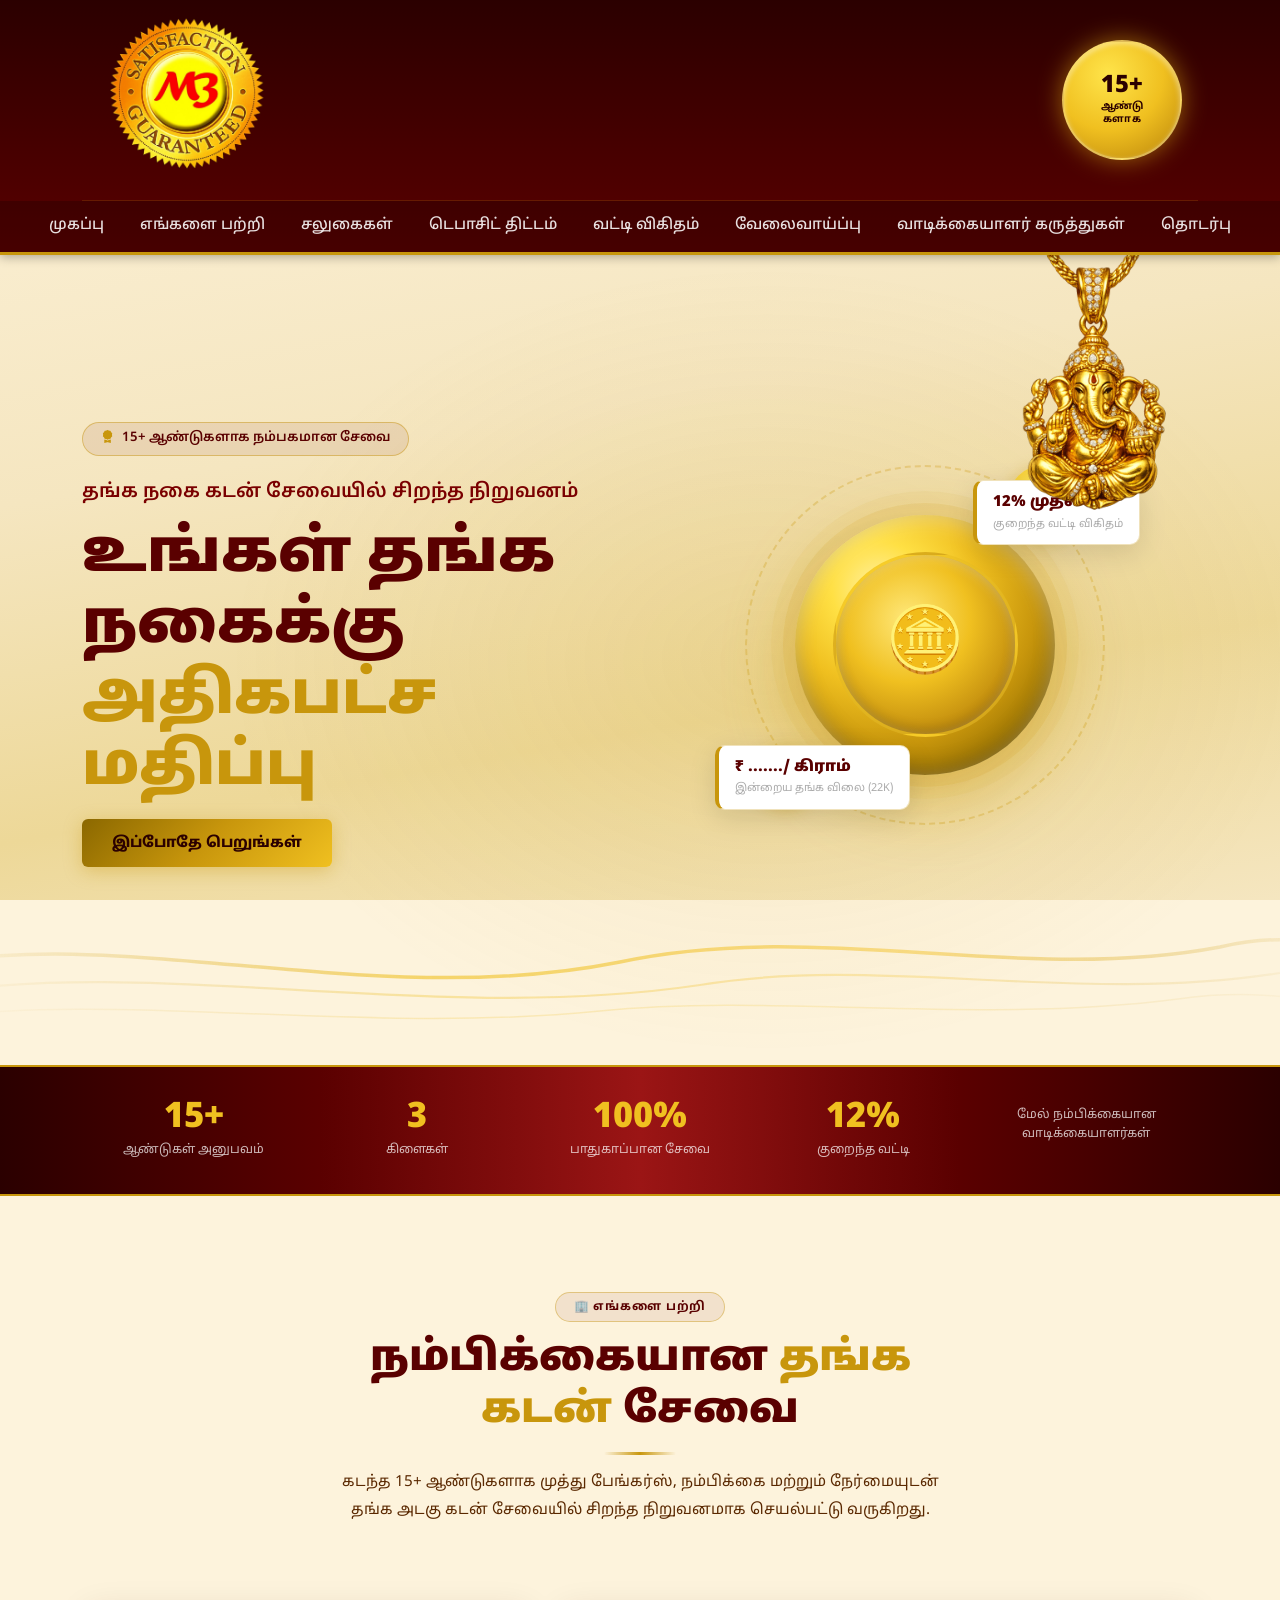
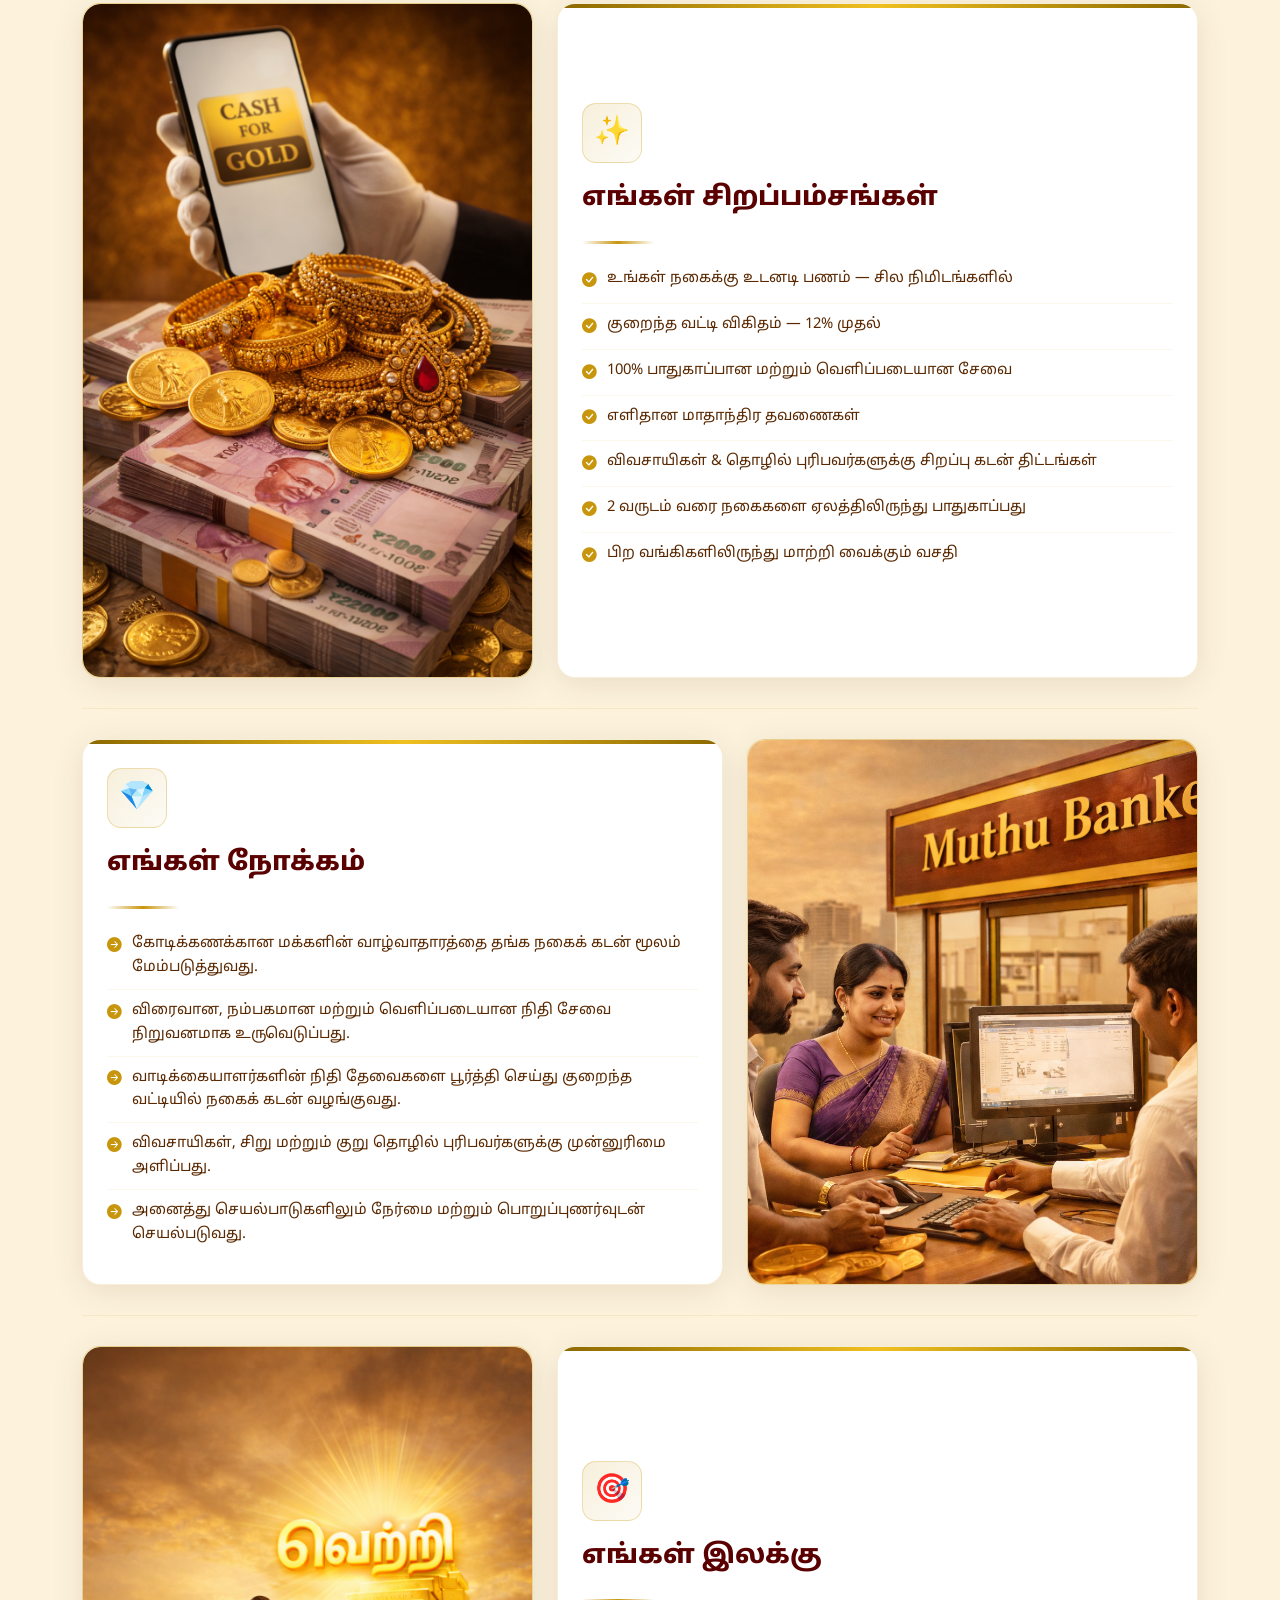
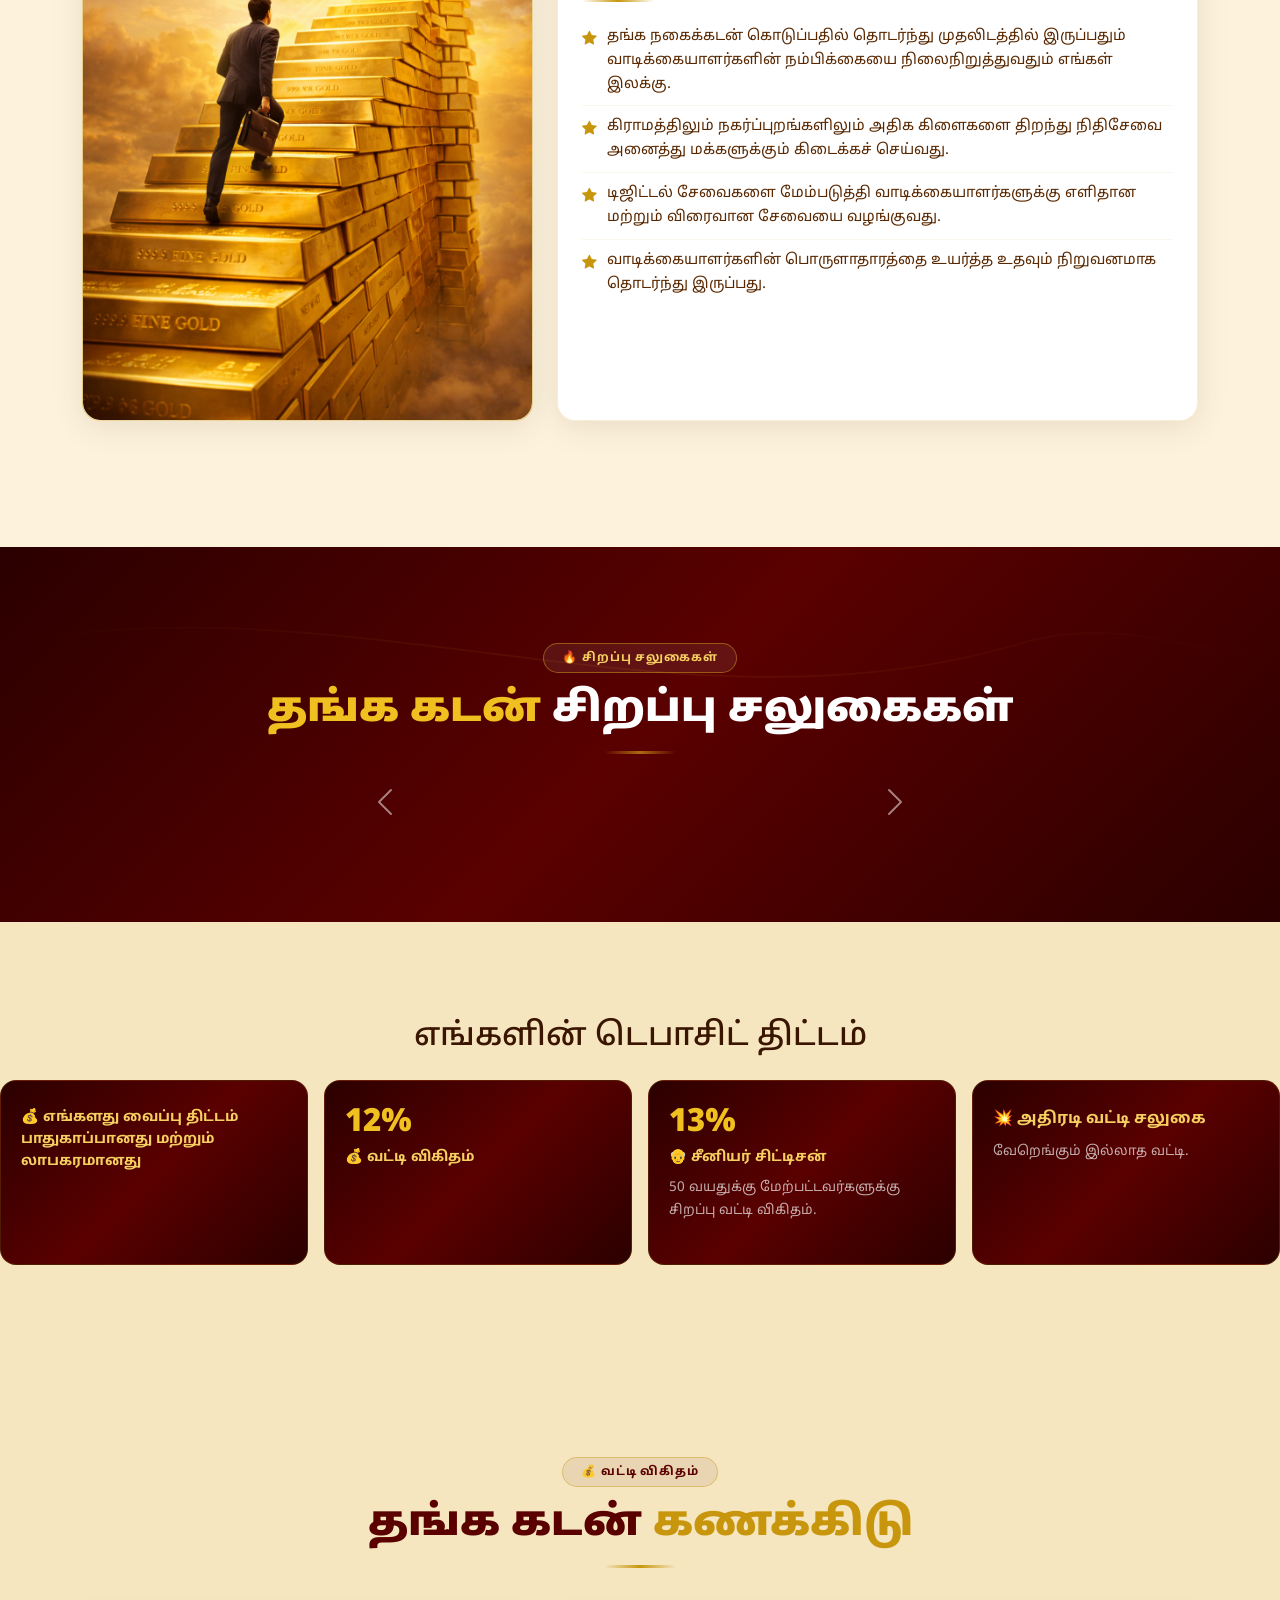
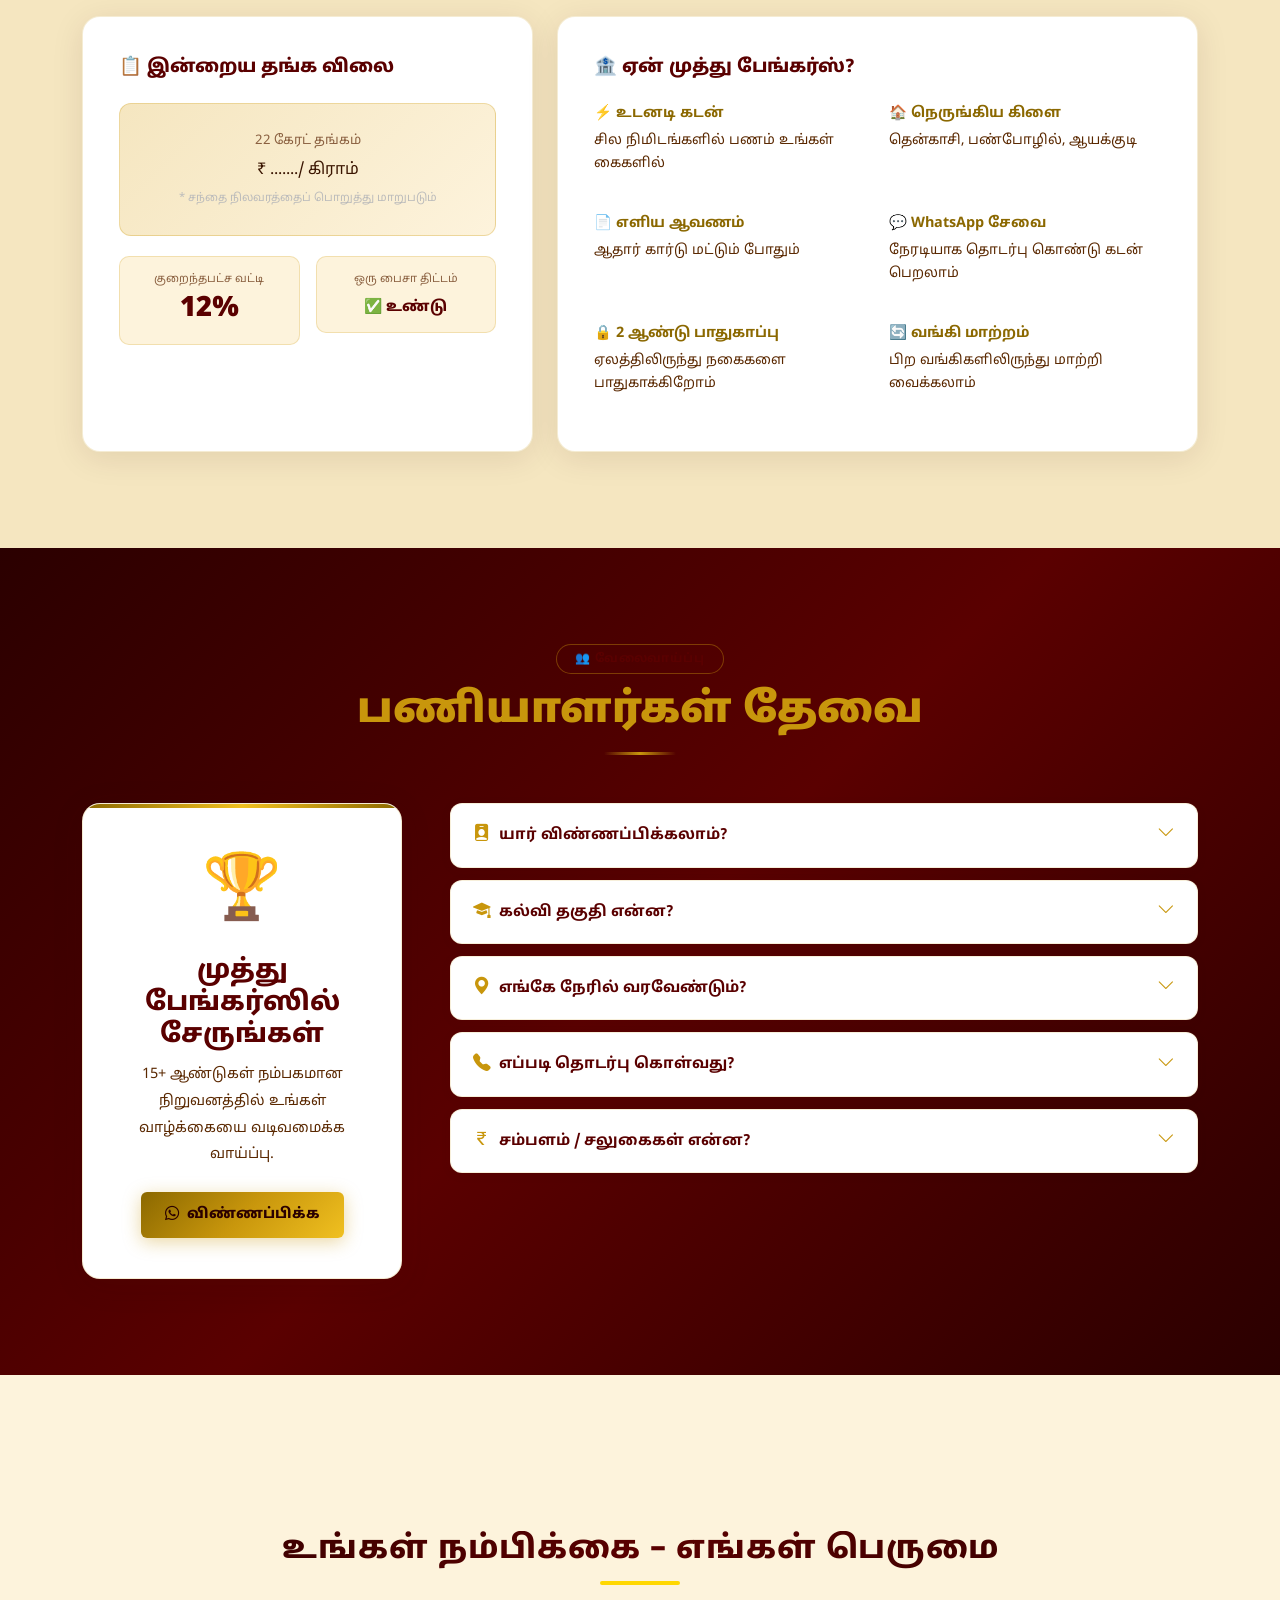
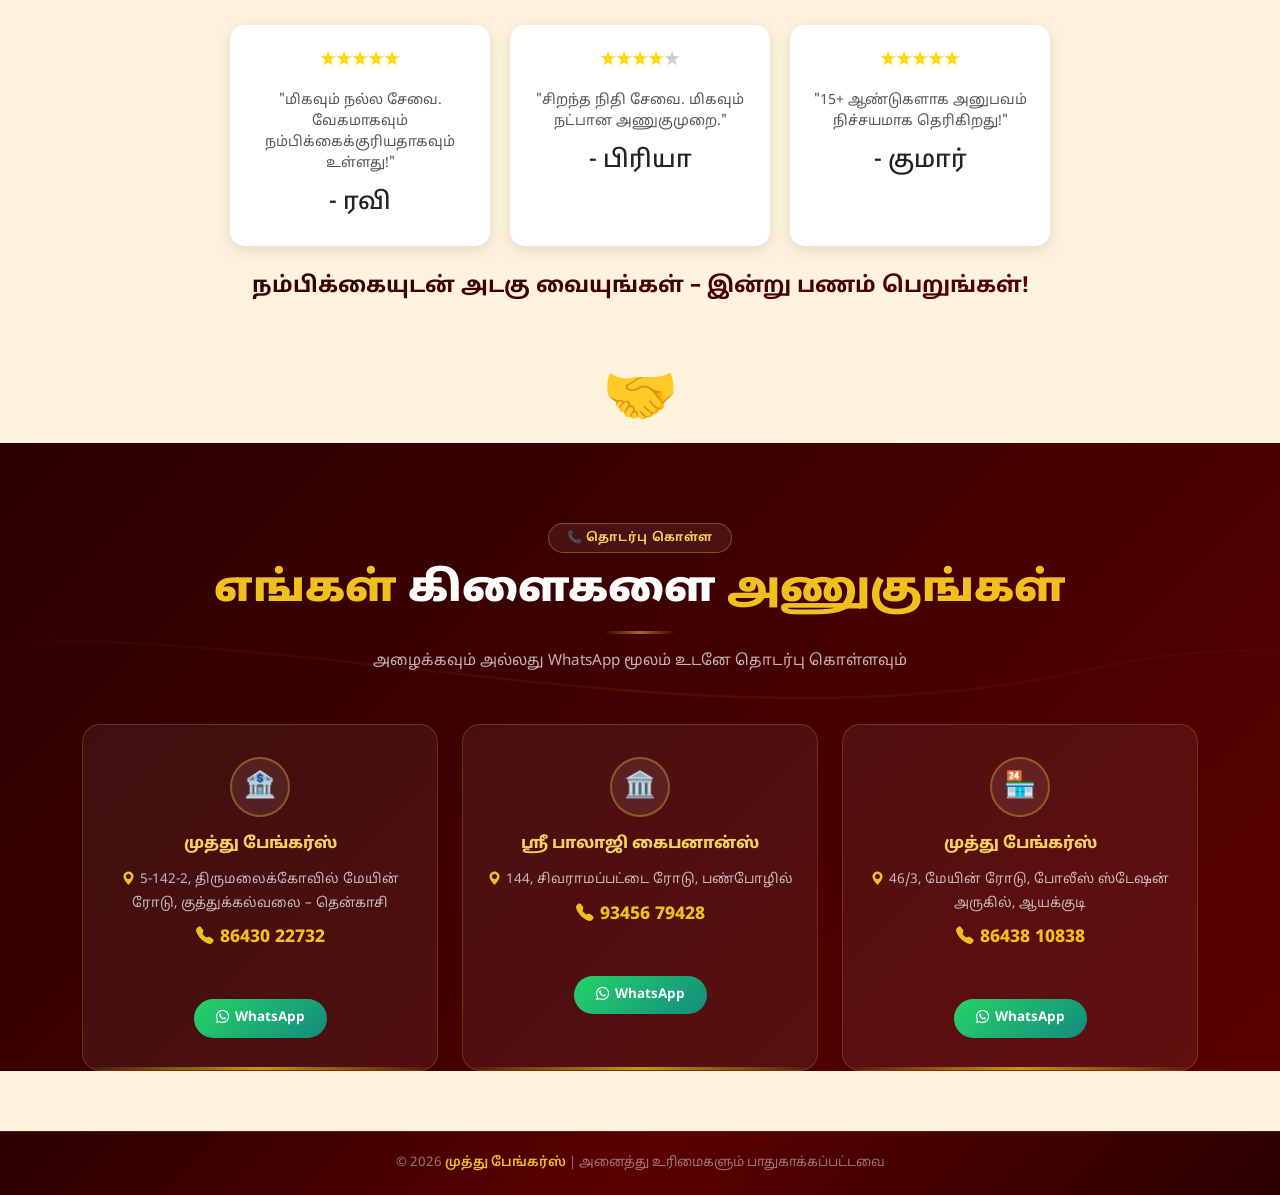
==== index.html @ 02c8149e "Add files via upload" ====
<!DOCTYPE html>
<html lang="ta">
<head>
  <meta charset="UTF-8"/>
  <meta name="viewport" content="width=device-width, initial-scale=1.0"/>
  <title>முத்து பேங்கர்ஸ் – தங்க நகை கடன்</title>
  <link rel="preconnect" href="https://fonts.googleapis.com"/>
  <link rel="preconnect" href="https://fonts.gstatic.com" crossorigin/>
  <link href="https://fonts.googleapis.com/css2?family=Noto+Sans+Tamil:wght@300;400;500;600;700;800;900&display=swap" rel="stylesheet"/>
  <link href="https://cdn.jsdelivr.net/npm/bootstrap@5.3.3/dist/css/bootstrap.min.css" rel="stylesheet"/>
  <link rel="stylesheet" href="https://cdn.jsdelivr.net/npm/bootstrap-icons@1.11.3/font/bootstrap-icons.min.css"/>
  <script src="https://cdn.jsdelivr.net/npm/@supabase/supabase-js@2"></script>
  <link rel="stylesheet" href="style.css">
</head>
<body>

<!-- ════════ NAVBAR ════════ -->
<nav class="site-nav">
  <div class="container">
    <div class="nav-top">

      <!-- LEFT: Logo -->
      <div class="nav-logo">
        <img src="logo2_transparent.png" alt="Muthu Bankers">
      </div>

      <!-- CENTER: Brand title image -->
      <div class="nav-brand-slot">
        <img src="logo finalized@2x.png" alt="Muthu Bankers">
      </div>

      <!-- RIGHT: Badge + Hamburger -->
      <div class="nav-right">
        <div class="years-badge">
          <span class="yb-num">15+</span>
          <span class="yb-txt">ஆண்டு<br>களாக</span>
        </div>
        <button class="nav-toggler" id="navToggler" aria-label="menu">
          <span></span><span></span><span></span>
        </button>
      </div>

    </div>
  </div>

  <!-- NAV LINKS -->
  <div class="nav-links-row">
    <div class="container">
      <div class="nav-collapse" id="navCollapse">
        <ul class="navbar-nav flex-row justify-content-center gap-1 py-1 w-100">
          <li class="nav-item"><a class="nav-link" href="#hero">முகப்பு</a></li>
          <li class="nav-item"><a class="nav-link" href="#about">எங்களை பற்றி</a></li>
            <li class="nav-item"><a class="nav-link" href="#offers">சலுகைகள்</a></li>
            <li class="nav-item"><a class="nav-link" href="#deposit">டெபாசிட் திட்டம்</a></li>
              <li class="nav-item"><a class="nav-link" href="#rates">வட்டி விகிதம்</a></li>

          
       
           
          <li class="nav-item"><a class="nav-link" href="#jobs">வேலைவாய்ப்பு</a></li>
          <li class="nav-item"><a class="nav-link" href="#review">வாடிக்கையாளர் கருத்துகள்</a></li>
       
          <li class="nav-item"><a class="nav-link" href="#contact">தொடர்பு</a></li>
          
        </ul>
      </div>
    </div>
  </div>
</nav>

<!-- Vinayagar — outside navbar, desktop only (hidden via CSS on mobile) -->
<div class="vinayagar-hanging">
  <img src="vinayagar.png" alt="Vinayagar">
</div>

<!-- ════════ HERO ════════ -->
<section id="hero">
  <div class="container">
    <div class="row align-items-center g-4">
      <!-- Text -->
      <div class="col-lg-6 order-lg-1 order-2 hero-z">
        <div class="hero-eyebrow"><i class="bi bi-award-fill"></i> 15+ ஆண்டுகளாக நம்பகமான சேவை</div>
        <p class="hero-sub">தங்க நகை கடன் சேவையில் சிறந்த நிறுவனம்</p>
        <h1 class="hero-title">உங்கள் தங்க நகைக்கு<br/><em>அதிகபட்ச மதிப்பு</em></h1>
        <a href="#contact" class="btn-gold">இப்போதே பெறுங்கள்</a>
      </div>
      <!-- Coin -->
      <div class="col-lg-6 order-lg-2 order-1 d-flex justify-content-center hero-z">
        <div class="coin-stage">
          <div class="coin-ring"></div>
          <div class="orb">💰</div>
          <div class="orb">🪙</div>
          <div class="coin-main">
            <div class="coin-face">🪙</div>
          </div>
          <div class="hsc hsc-1">
            <div class="hv"><span class="goldRate">₹ ......./ கிராம்</span></div>
            <div class="hl">இன்றைய தங்க விலை (22K)</div>
          </div>
          <div class="hsc hsc-2">
            <div class="hv">12% முதல்</div>
            <div class="hl">குறைந்த வட்டி விகிதம்</div>
          </div>
        </div>
      </div>
    </div>
  </div>
</section>

<!-- ════════ STATS BAR ════════ -->
<div class="stats-bar" id="statsBar">
  <div class="container">
    <div class="row g-0 text-center">
      <div class="col stat-item py-2">
        <span class="si-num cnt-15"></span>
        <span class="si-lbl">ஆண்டுகள் அனுபவம்</span>
      </div>
      <div class="col stat-item py-2">
        <span class="si-num cnt-3"></span>
        <span class="si-lbl">கிளைகள்</span>
      </div>
      <div class="col stat-item py-2">
        <span class="si-num cnt-100"></span>
        <span class="si-lbl">பாதுகாப்பான சேவை</span>
      </div>
      <div class="col stat-item py-2">
        <span class="si-num cnt-12"></span>
        <span class="si-lbl">குறைந்த வட்டி</span>
      </div>
      <div class="col stat-item py-2">
        <span class="cnt-10000 si-num" id="cnt10000"></span>
        <span class="si-lbl">மேல் நம்பிக்கையான வாடிக்கையாளர்கள்</span>
      </div>
    </div>
  </div>
</div>

<!-- ════════ ABOUT ════════ -->
<section id="about">
  <div class="container">
    <div class="text-center mb-5 about-intro">
      <div class="sec-eye">🏢 எங்களை பற்றி</div>
      <h2 class="sec-h2">நம்பிக்கையான <span>தங்க கடன்</span> சேவை</h2>
      <div class="gold-rule cx"></div>
      <p class="sec-p">கடந்த 15+ ஆண்டுகளாக முத்து பேங்கர்ஸ், நம்பிக்கை மற்றும் நேர்மையுடன் தங்க அடகு கடன் சேவையில் சிறந்த நிறுவனமாக செயல்பட்டு வருகிறது.</p>
    </div>

    <!-- ROW 1 -->
    <div class="about-row">
      <div class="row g-4 align-items-stretch">
        <div class="col-lg-5">
          <div class="about-visual">
            <div class="av-ring r1"></div>
            <div class="av-ring r2"></div>
            <img src="cashforgold.png" class="av-img" alt="About us">
          </div>
        </div>
        <div class="col-lg-7">
          <div class="about-card">
            <div class="about-icon">✨</div>
            <h3 class="sec-h3">எங்கள் சிறப்பம்சங்கள்</h3>
            <div class="gold-rule"></div>
            <ul class="about-ul">
              <li><i class="bi bi-check-circle-fill"></i>உங்கள் நகைக்கு உடனடி பணம் — சில நிமிடங்களில்</li>
              <li><i class="bi bi-check-circle-fill"></i>குறைந்த வட்டி விகிதம் — 12% முதல்</li>
              <li><i class="bi bi-check-circle-fill"></i>100% பாதுகாப்பான மற்றும் வெளிப்படையான சேவை</li>
              <li><i class="bi bi-check-circle-fill"></i>எளிதான மாதாந்திர தவணைகள்</li>
              <li><i class="bi bi-check-circle-fill"></i>விவசாயிகள் & தொழில் புரிபவர்களுக்கு சிறப்பு கடன் திட்டங்கள்</li>
              <li><i class="bi bi-check-circle-fill"></i>2 வருடம் வரை நகைகளை ஏலத்திலிருந்து பாதுகாப்பது</li>
              <li><i class="bi bi-check-circle-fill"></i>பிற வங்கிகளிலிருந்து மாற்றி வைக்கும் வசதி</li>
            </ul>
          </div>
        </div>
      </div>
    </div>

    <!-- ROW 2 -->
    <div class="about-row">
      <div class="row g-4 align-items-stretch">
        <div class="col-lg-7 order-lg-1 order-2">
          <div class="about-card">
            <div class="about-icon">💎</div>
            <h3 class="sec-h3">எங்கள் நோக்கம்</h3>
            <div class="gold-rule"></div>
            <ul class="about-ul">
              <li><i class="bi bi-arrow-right-circle-fill"></i>கோடிக்கணக்கான மக்களின் வாழ்வாதாரத்தை தங்க நகைக் கடன் மூலம் மேம்படுத்துவது.</li>
              <li><i class="bi bi-arrow-right-circle-fill"></i>விரைவான, நம்பகமான மற்றும் வெளிப்படையான நிதி சேவை நிறுவனமாக உருவெடுப்பது.</li>
              <li><i class="bi bi-arrow-right-circle-fill"></i>வாடிக்கையாளர்களின் நிதி தேவைகளை பூர்த்தி செய்து குறைந்த வட்டியில் நகைக் கடன் வழங்குவது.</li>
              <li><i class="bi bi-arrow-right-circle-fill"></i>விவசாயிகள், சிறு மற்றும் குறு தொழில் புரிபவர்களுக்கு முன்னுரிமை அளிப்பது.</li>
              <li><i class="bi bi-arrow-right-circle-fill"></i>அனைத்து செயல்பாடுகளிலும் நேர்மை மற்றும் பொறுப்புணர்வுடன் செயல்படுவது.</li>
            </ul>
          </div>
        </div>
        <div class="col-lg-5 order-lg-2 order-1">
          <div class="about-visual">
            <div class="av-ring r1"></div>
            <div class="av-ring r2"></div>
            <img src="consultation.png" class="av-img" alt="Diamond">
          </div>
        </div>
      </div>
    </div>

    <!-- ROW 3 -->
    <div class="about-row">
      <div class="row g-4 align-items-stretch">
        <div class="col-lg-5">
          <div class="about-visual">
            <div class="av-ring r1"></div>
            <div class="av-ring r2"></div>
            <img src="steptosuccess.png" class="av-img" alt="About us">
          </div>
        </div>
        <div class="col-lg-7">
          <div class="about-card">
            <div class="about-icon">🎯</div>
            <h3 class="sec-h3">எங்கள் இலக்கு</h3>
            <div class="gold-rule"></div>
            <ul class="about-ul">
              <li><i class="bi bi-star-fill"></i>தங்க நகைக்கடன் கொடுப்பதில் தொடர்ந்து முதலிடத்தில் இருப்பதும் வாடிக்கையாளர்களின் நம்பிக்கையை நிலைநிறுத்துவதும் எங்கள் இலக்கு.</li>
              <li><i class="bi bi-star-fill"></i>கிராமத்திலும் நகர்ப்புறங்களிலும் அதிக கிளைகளை திறந்து நிதிசேவை அனைத்து மக்களுக்கும் கிடைக்கச் செய்வது.</li>
              <li><i class="bi bi-star-fill"></i>டிஜிட்டல் சேவைகளை மேம்படுத்தி வாடிக்கையாளர்களுக்கு எளிதான மற்றும் விரைவான சேவையை வழங்குவது.</li>
              <li><i class="bi bi-star-fill"></i>வாடிக்கையாளர்களின் பொருளாதாரத்தை உயர்த்த உதவும் நிறுவனமாக தொடர்ந்து இருப்பது.</li>
            </ul>
          </div>
        </div>
      </div>
    </div>
  </div>
</section>

<!-- ════════ OFFERS ════════ -->
<section id="offers">
  <div class="container position-relative" style="z-index:1">
    <div class="text-center mb-5">
      <div class="sec-eye">🔥 சிறப்பு சலுகைகள்</div>
      <h2 class="sec-h2">தங்க கடன் <span>சிறப்பு சலுகைகள்</span></h2>
      <div class="gold-rule cx"></div>
    </div>

    <div id="carouselExample" class="carousel slide mb-4" data-bs-ride="carousel">
      <div class="carousel-inner" id="bannerCarousel"></div>
      <button class="carousel-control-prev" type="button" data-bs-target="#carouselExample" data-bs-slide="prev">
        <span class="carousel-control-prev-icon"></span>
      </button>
      <button class="carousel-control-next" type="button" data-bs-target="#carouselExample" data-bs-slide="next">
        <span class="carousel-control-next-icon"></span>
      </button>
    </div>

    
  </div>
</section>
<!--  ======== DEPOSIT ======== -->
 <section id="deposit">
  <div class="section-title text-center mb-4">
  <h2>எங்களின் டெபாசிட் திட்டம்</h2>

</div>
    <div class="bento">
    
       
      <!-- Feature tiles -->
      <div class="bento-tile">
        <div class="bt-h">💰 எங்களது வைப்பு திட்டம் பாதுகாப்பானது மற்றும் லாபகரமானது</div>
        <p class="bt-p"></p>
      </div>
      <div class="bento-tile">
        <div class="bt-pct">12%</div>
        <div class="bt-h">💰 வட்டி விகிதம்</div>
        <p class="bt-p"></p>
      </div>
      <div class="bento-tile">
        <div class="bt-pct">13%</div>
        <div class="bt-h">👴 சீனியர் சிட்டிசன்</div>
        <p class="bt-p">50 வயதுக்கு மேற்பட்டவர்களுக்கு சிறப்பு வட்டி விகிதம்.</p>
      </div>
      
      <div class="bento-tile">
        <div class="bt-h" style="font-size:1rem;margin-bottom:10px">💥 அதிரடி வட்டி சலுகை</div>
        <p class="bt-p">வேறெங்கும் இல்லாத வட்டி.  </p>
      </div>
    </div>
  </div>
</section>
<!-- ════════ RATES ════════ -->
<section id="rates">
  <div class="container">
    <div class="text-center mb-5">
      <div class="sec-eye">💰 வட்டி விகிதம்</div>
      <h2 class="sec-h2">தங்க கடன் <span>கணக்கிடு</span></h2>
      <div class="gold-rule cx"></div>
    </div>
    <div class="row g-4 align-items-stretch">
      <div class="col-lg-5">
        <div class="rate-card">
          <h4>📋 இன்றைய தங்க விலை</h4>
          <div class="price-box">
            <div class="pb-lbl">22 கேரட் தங்கம்</div>
            <div class="hv"><span class="goldRate">₹ ......./ கிராம்</span></div>
            
            <div class="pb-note">* சந்தை நிலவரத்தைப் பொறுத்து மாறுபடும்</div>
          </div>
          <div class="row g-3">
            <div class="col-6"><div class="mini-b"><div class="ml">குறைந்தபட்ச வட்டி</div><div class="mv">12%</div></div></div>
            <div class="col-6"><div class="mini-b"><div class="ml">ஒரு பைசா திட்டம்</div><div style="font-size:.92rem;color:var(--maroon);font-weight:800;margin-top:8px">✅ உண்டு</div></div></div>
          </div>
        </div>
      </div>
      <div class="col-lg-7">
        <div class="rate-card">
          <h4>🏦 ஏன் முத்து பேங்கர்ஸ்?</h4>
          <div class="why-wrap">
            <div class="wi"><div class="wt">⚡ உடனடி கடன்</div><p>சில நிமிடங்களில் பணம் உங்கள் கைகளில்</p></div>
            <div class="wi"><div class="wt">🏠 நெருங்கிய கிளை</div><p>தென்காசி, பண்போழில், ஆயக்குடி</p></div>
            <div class="wi"><div class="wt">📄 எளிய ஆவணம்</div><p>ஆதார் கார்டு மட்டும் போதும்</p></div>
            <div class="wi"><div class="wt">💬 WhatsApp சேவை</div><p>நேரடியாக தொடர்பு கொண்டு கடன் பெறலாம்</p></div>
            <div class="wi"><div class="wt">🔒 2 ஆண்டு பாதுகாப்பு</div><p>ஏலத்திலிருந்து நகைகளை பாதுகாக்கிறோம்</p></div>
            <div class="wi"><div class="wt">🔄 வங்கி மாற்றம்</div><p>பிற வங்கிகளிலிருந்து மாற்றி வைக்கலாம்</p></div>
          </div>
        </div>
      </div>
    </div>
  </div>
</section>

<!-- ════════ JOBS ════════ -->
<section id="jobs">
  <div class="container">
    <div class="text-center mb-5">
      <div class="sec-eye">👥 வேலைவாய்ப்பு</div>
      <h2 class="sec-h2"><span> பணியாளர்கள் தேவை</span></h2>
      <div class="gold-rule cx"></div>
    </div>
    <div class="jobs-layout">
      <div class="jobs-left">
        <div class="jobs-cta-box">
          <span class="jobs-big-emoji">🏆</span>
          <h3 class="sec-h3" style="margin-bottom:10px">முத்து பேங்கர்ஸில் சேருங்கள்</h3>
          <p class="sec-p" style="font-size:.9rem;margin-bottom:24px">15+ ஆண்டுகள் நம்பகமான நிறுவனத்தில் உங்கள் வாழ்க்கையை வடிவமைக்க வாய்ப்பு.</p>
          <a href="https://wa.me/918643810838" class="btn-gold" target="_blank" style="font-size:.9rem;padding:12px 24px">
            <i class="bi bi-whatsapp me-2"></i>விண்ணப்பிக்க
          </a>
        </div>
      </div>
      <div class="jobs-right">
        <div class="faq-item">
          <div class="faq-q" onclick="toggleFaq(this)">
            <span><i class="bi bi-person-badge-fill me-2" style="color:var(--gold)"></i>யார் விண்ணப்பிக்கலாம்?</span>
            <i class="bi bi-chevron-down faq-arrow"></i>
          </div>
          <div class="faq-a">எங்கள் முத்து பேங்கர்ஸ் நிறுவனத்தில் ஆண் மற்றும் பெண் பணியாளர்கள் தேவை. ஏதேனும் ஒரு பட்டப்படிப்பு (Any Degree) முடித்தவர்கள் வரலாம்.</div>
        </div>
        <div class="faq-item">
          <div class="faq-q" onclick="toggleFaq(this)">
            <span><i class="bi bi-mortarboard-fill me-2" style="color:var(--gold)"></i>கல்வி தகுதி என்ன?</span>
            <i class="bi bi-chevron-down faq-arrow"></i>
          </div>
          <div class="faq-a">ஏதேனும் ஒரு பட்டப்படிப்பு (Any Degree) முடித்திருந்தால் போதும். அனுபவம் இல்லாதவர்களும் விண்ணப்பிக்கலாம்.</div>
        </div>
        <div class="faq-item">
          <div class="faq-q" onclick="toggleFaq(this)">
            <span><i class="bi bi-geo-alt-fill me-2" style="color:var(--gold)"></i>எங்கே நேரில் வரவேண்டும்?</span>
            <i class="bi bi-chevron-down faq-arrow"></i>
          </div>
          <div class="faq-a">ஆர்வமுள்ளவர்கள் தென்காசி, பண்போழில் அல்லது ஆயக்குடி கிளையில் நேரில் வந்து தொடர்பு கொள்ளலாம்.</div>
        </div>
        <div class="faq-item">
          <div class="faq-q" onclick="toggleFaq(this)">
            <span><i class="bi bi-telephone-fill me-2" style="color:var(--gold)"></i>எப்படி தொடர்பு கொள்வது?</span>
            <i class="bi bi-chevron-down faq-arrow"></i>
          </div>
          <div class="faq-a">மேலும் விவரங்களுக்கு <strong>86438 10838</strong> என்ற தொலைபேசி எண்ணை அழைக்கவும் அல்லது WhatsApp மூலம் தொடர்பு கொள்ளலாம்.</div>
        </div>
        <div class="faq-item">
          <div class="faq-q" onclick="toggleFaq(this)">
            <span><i class="bi bi-currency-rupee me-2" style="color:var(--gold)"></i>சம்பளம் / சலுகைகள் என்ன?</span>
            <i class="bi bi-chevron-down faq-arrow"></i>
          </div>
          <div class="faq-a">தகுதிக்கேற்ற சம்பளம் மற்றும் சிறப்பு சலுகைகள் வழங்கப்படும். விவரங்களுக்கு நேரில் வந்து பேசலாம்.</div>
        </div>
      </div>
    </div>
  </div>
</section>

 <section id="review">
      <h2 class="review-heading">உங்கள் நம்பிக்கை – எங்கள் பெருமை</h2>
      <div class="review-container">
        <div class="review-card">
          <div class="stars" data-rating="5"></div>
          <p>"மிகவும் நல்ல சேவை. வேகமாகவும் நம்பிக்கைக்குரியதாகவும் உள்ளது!"</p>
          <h4>- ரவி</h4>
        </div>
        <div class="review-card">
          <div class="stars" data-rating="4"></div>
          <p>"சிறந்த நிதி சேவை. மிகவும் நட்பான அணுகுமுறை."</p>
          <h4>- பிரியா</h4>
        </div>
        <div class="review-card">
          <div class="stars" data-rating="5"></div>
          <p>"15+ ஆண்டுகளாக அனுபவம் நிச்சயமாக தெரிகிறது!"</p>
          <h4>- குமார்</h4>
        </div>
      </div>
      <br>
      <p class="one-line">நம்பிக்கையுடன் அடகு வையுங்கள் – இன்று பணம் பெறுங்கள்!</p>
      <br>
      <div class="handshake">🤝</div>
    </section>

<!-- ════════ CONTACT + FOOTER ════════ -->
<section id="contact">
  <div class="container position-relative" style="z-index:1">
    <div class="text-center mb-5">
      <div class="sec-eye">📞 தொடர்பு கொள்ள</div>
      <h2 class="sec-h2">எங்கள் <span>கிளைகளை</span> அணுகுங்கள்</h2>
      <div class="gold-rule cx"></div>
      <p class="sec-p">அழைக்கவும் அல்லது WhatsApp மூலம் உடனே தொடர்பு கொள்ளவும்</p>
    </div>
    <div class="row g-4 justify-content-center">
      <div class="col-lg-4 col-md-6">
        <div class="branch-card">
          <div class="branch-ico">🏦</div>
          <h5>முத்து பேங்கர்ஸ்</h5>
          <p class="branch-detail"><i class="bi bi-geo-alt-fill"></i>5-142-2, திருமலைக்கோவில் மேயின் ரோடு, குத்துக்கல்வலை – தென்காசி</p>
          <a class="branch-phone" href="tel:+918643022732"><i class="bi bi-telephone-fill" style="margin-right:6px"></i>86430 22732</a>
          <br>
          <a href="https://wa.me/918643022732" class="btn-wa" target="_blank"><i class="bi bi-whatsapp"></i>WhatsApp</a>
        </div>
      </div>
      <div class="col-lg-4 col-md-6">
        <div class="branch-card">
          <div class="branch-ico">🏛️</div>
          <h5>ஸ்ரீ பாலாஜி கைபனான்ஸ்</h5>
          <p class="branch-detail"><i class="bi bi-geo-alt-fill"></i>144, சிவராமப்பட்டை ரோடு, பண்போழில்</p>
          <a class="branch-phone" href="tel:+919345679428"><i class="bi bi-telephone-fill" style="margin-right:6px"></i>93456 79428</a>
          <br>
          <a href="https://wa.me/919345679428" class="btn-wa" target="_blank"><i class="bi bi-whatsapp"></i>WhatsApp</a>
        </div>
      </div>
      <div class="col-lg-4 col-md-6">
        <div class="branch-card">
          <div class="branch-ico">🏪</div>
          <h5>முத்து பேங்கர்ஸ்</h5>
          <p class="branch-detail"><i class="bi bi-geo-alt-fill"></i>46/3, மேயின் ரோடு, போலீஸ் ஸ்டேஷன் அருகில், ஆயக்குடி</p>
          <a class="branch-phone" href="tel:+918643810838"><i class="bi bi-telephone-fill" style="margin-right:6px"></i>86438 10838</a>
          <br>
          <a href="https://wa.me/918643810838" class="btn-wa" target="_blank"><i class="bi bi-whatsapp"></i>WhatsApp</a>
        </div>
      </div>
    </div>
  </div></section>

   
    <div class="footer-bottom">
      <p>© 2026 <span>முத்து பேங்கர்ஸ்</span> | அனைத்து உரிமைகளும் பாதுகாக்கப்பட்டவை</p>
    </div>
  </div>


<!-- Scroll-to-top -->
<a href="#hero" class="fab-top" id="fabTop" aria-label="மேலே செல்">
  <i class="bi bi-chevron-up"></i>
</a>

<script src="https://cdn.jsdelivr.net/npm/bootstrap@5.3.3/dist/js/bootstrap.bundle.min.js"></script>
<script src="https://cdn.jsdelivr.net/npm/@supabase/supabase-js@2"></script>
<script src="script.js"></script>
</body>
</html>
---- style.css ----
:root{
  --gold:#C8960C;
  --gold-b:#F0C020;
  --gold-l:#F5D060;
  --gold-d:#8B6800;
  --maroon:#5A0000;
  --maroon-d:#2B0000;
  --maroon-m:#7A0000;
  --parch:#FDF3DC;
  --parch-m:#F5E6C0;
  --parch-dk:#E8D49A;
  --txt:#3A1500;
  --txt-b:#5A2800;
  --txt-m:#8a6040;
  --r-lg:18px;
  --r-md:12px;
  --sh:0 6px 32px rgba(60,20,0,.10);
}
*{box-sizing:border-box;margin:0;padding:0;}
html{scroll-behavior:smooth;}
body{
  font-family:'Noto Sans Tamil',sans-serif;
  background:var(--parch);
  color:var(--txt);
  overflow-x:hidden;
}
body::before{
  content:'';position:fixed;inset:0;
  background:linear-gradient(170deg,#FDF3DC 0%,#F5E6C0 45%,#EDD898 75%,#F5E6C0 100%);
  z-index:-2;pointer-events:none;
}

/* ═══════════════════════════════════════════════════
   TICKER
═══════════════════════════════════════════════════ */
.ticker{
  background:var(--maroon-d);
  padding:8px 0;text-align:center;
  font-size:.8rem;color:rgba(255,245,200,.82);
  border-bottom:1px solid rgba(200,150,12,.3);
}
.ticker strong{color:var(--gold-b);}

/* ═══════════════════════════════════════════════════
   NAVBAR
═══════════════════════════════════════════════════ */
.site-nav{
  background:linear-gradient(180deg,#2B0000 0%,#5A0000 100%);
  border-bottom:3px solid var(--gold);
  box-shadow:0 2px 10px rgba(0,0,0,0.3);
  position:sticky;top:0;z-index:1000;
}

/* nav-top: logo left, brand center, badge+toggle right */
.nav-top{
  display:flex;
  align-items:center;
  justify-content:space-between;
  padding:10px 16px;
  border-bottom:1px solid rgba(200,150,12,.18);
  gap:12px;
  position:relative;
}

/* LEFT logo */
.nav-logo{
  flex-shrink:0;
  display:flex;
  align-items:center;
}
.nav-logo img{
  height:180px;
  width:auto;
  object-fit:contain;
  display:block;
}

/* CENTER brand image */
.nav-brand-slot{
  flex:2;
  display:flex;
  align-items:center;
  justify-content:center;
  overflow:hidden;
  height:180px;
  padding:6px 0;
}
.nav-brand-slot img{
  height:300%;
  width:auto;
  max-width:100%;
  object-fit:contain;
  display:block;
}

/* RIGHT: badge + toggler */
.nav-right{
  flex-shrink:0;
  display:flex;
  align-items:center;
  gap:10px;
}

/* years badge */
.years-badge{
  background:radial-gradient(circle at 38% 28%,#FFE44A,#F0C020,#B8820A);
  color:var(--maroon-d);
  border-radius:50%;
  width:120px;height:120px;
  display:flex;flex-direction:column;
  align-items:center;justify-content:center;
  flex-shrink:0;
  font-weight:900;line-height:1.1;
  box-shadow:0 0 24px rgba(200,150,12,.65),inset 0 2px 5px rgba(255,255,255,.4);
  border:2.5px solid rgba(255,255,255,.28);
  text-align:center;
}
.yb-num{font-size:1.5rem;font-weight:900;line-height:1;}
.yb-txt{font-size:10px;font-weight:700;line-height:1.3;letter-spacing:.02em;margin-top:2px;}

/* Hamburger toggler */
.nav-toggler{
  display:none;
  border:1.5px solid rgba(200,150,12,.45);
  background:transparent;
  border-radius:6px;
  padding:6px 10px;
  cursor:pointer;
}
.nav-toggler span{
  display:block;width:22px;height:2px;
  background:rgba(255,255,255,.85);
  margin:4px 0;transition:.3s;
}

/* NAV LINKS ROW */
.nav-links-row{
  background:rgba(0,0,0,.22);
  padding:3px 0;
}
.navbar-nav .nav-link{
  color:rgba(255,255,255,.88)!important;
  font-weight:500;font-size:.95rem;
  padding:7px 16px!important;
  border-radius:4px;
  transition:color .2s,background .2s;
  white-space:nowrap;
}
.navbar-nav .nav-link:hover,
.navbar-nav .nav-link.active-link{
  color:var(--gold-b)!important;
  background:rgba(200,150,12,.13);
}

/* Mobile collapse */
.nav-collapse{ display:flex; }

/* Vinayagar — desktop only, hidden on mobile */
.vinayagar-hanging{
  position:absolute;
  top:0;
  right:80px;
  z-index:20;
  pointer-events:none;
}
.vinayagar-hanging img{
  height:320px;
  display:block;
  object-fit:contain;
  transform:translateY(240px);
}

/* ════════ TABLET ════════ */
@media(max-width:991px){
  .nav-toggler{display:block;}
  .nav-links-row{padding:0;}
  .nav-collapse{
    display:none;
    flex-direction:column;
    background:rgba(30,2,2,.97);
    padding:10px 0;
  }
  .nav-collapse.open{display:flex;}
  .navbar-nav{flex-direction:column!important;}
  .navbar-nav .nav-link{
    padding:12px 24px!important;
    border-bottom:1px solid rgba(200,150,12,.1);
    white-space:normal;
  }
 .vinayagar-hanging{
    display:block !important;
    position:absolute;
    top:50%;
    right:-40px;          /* slight outside for premium look */
    transform:translateY(-300%);
    z-index:2;
  }

  .vinayagar-hanging img{
    height:110px;
    transform:none;
    opacity:0.95;
  }

  .years-badge{width:65px;height:65px;}
  .yb-num{font-size:1.3rem;}
  .nav-logo img{height:80px;}
  .nav-brand-slot{height:80px;}
}

/* ════════ MOBILE ════════ */
@media(max-width:575px){
  .nav-top{padding:8px 12px;gap:8px;}
  .nav-logo img{height:52px;}
  .nav-brand-slot{height:52px;}
  .years-badge{width:52px;height:52px;}
  .yb-num{font-size:1rem;}
  .yb-txt{font-size:8px;}
    #hero{
    position:relative;
  }

  .vinayagar-hanging{
    display:block !important;
    position:absolute;
    top:50%;
    right:-10px;          /* slight outside for premium look */
    transform:translateY(-300%);
    z-index:2;
  }

  .vinayagar-hanging img{
    height:110px;
    transform:none;
    opacity:0.95;
  }

}

/* ═══════════════════════════════════════════════════
   HERO
═══════════════════════════════════════════════════ */
#hero{
  position:relative;
  min-height:90vh;
  display:flex;align-items:center;
  padding:80px 0 110px;
  overflow:hidden;
}
#hero::before{
  content:'';position:absolute;inset:0;
  background:radial-gradient(ellipse 65% 75% at 60% 50%,rgba(200,150,12,.11) 0%,transparent 65%);
  pointer-events:none;z-index:0;
}
#hero::after{
  content:'';position:absolute;bottom:-2px;left:0;right:0;height:200px;
  background:url("data:image/svg+xml,%3Csvg xmlns='http://www.w3.org/2000/svg' viewBox='0 0 1440 200'%3E%3Cdefs%3E%3ClinearGradient id='hw' x1='0' y1='0' x2='1' y2='0'%3E%3Cstop offset='0' stop-color='%23C8960C' stop-opacity='0'/%3E%3Cstop offset='.35' stop-color='%23F0C020' stop-opacity='.6'/%3E%3Cstop offset='.7' stop-color='%23F5D060' stop-opacity='.72'/%3E%3Cstop offset='1' stop-color='%23C8960C' stop-opacity='0'/%3E%3C/linearGradient%3E%3C/defs%3E%3Cpath d='M0,100 C200,55 450,145 700,95 C900,52 1100,118 1300,80 C1385,60 1425,88 1440,82' stroke='url(%23hw)' stroke-width='3.5' fill='none'/%3E%3Cpath d='M0,128 C240,88 510,158 780,118 C960,88 1160,138 1360,106 C1410,94 1435,110 1440,108' stroke='url(%23hw)' stroke-width='2.2' fill='none' opacity='.55'/%3E%3Cpath d='M0,152 C200,124 440,168 680,144 C858,126 1058,158 1258,132 C1358,118 1415,142 1440,138' stroke='url(%23hw)' stroke-width='1.5' fill='none' opacity='.35'/%3E%3C/svg%3E") no-repeat bottom center/cover;
  pointer-events:none;z-index:0;
}
.hero-z{position:relative;z-index:1;}

.hero-eyebrow{
  display:inline-flex;align-items:center;gap:8px;
  background:rgba(107,10,10,.08);border:1px solid rgba(200,150,12,.45);
  border-radius:50px;padding:6px 18px;
  font-size:.82rem;font-weight:600;color:var(--maroon);margin-bottom:22px;
}
.hero-eyebrow i{color:var(--gold);}

.hero-title{
  font-size:clamp(2rem,4.8vw,3.7rem);
  font-weight:900;color:var(--maroon);line-height:1.2;margin-bottom:14px;
}
.hero-title em{font-style:normal;color:var(--gold);}
.hero-sub{
  font-size:clamp(.95rem,2vw,1.2rem);
  font-weight:600;color:var(--maroon-m);margin-bottom:14px;
}
.hero-desc{
  font-size:.97rem;color:var(--txt-b);
  line-height:1.88;max-width:510px;margin-bottom:34px;
}
.btn-gold{
  background:linear-gradient(135deg,var(--gold-d),var(--gold),var(--gold-b));
  color:var(--maroon-d);font-weight:800;font-size:.92rem;
  padding:13px 30px;border-radius:6px;border:none;
  box-shadow:0 4px 18px rgba(200,150,12,.38);
  transition:transform .2s,box-shadow .2s;
  text-decoration:none;display:inline-block;
}
.btn-gold:hover{transform:translateY(-3px);box-shadow:0 10px 32px rgba(200,150,12,.52);color:var(--maroon-d);}

/* COIN STAGE */
.coin-stage{
  position:relative;
  width:420px;height:420px;
  display:flex;align-items:center;justify-content:center;
  flex-shrink:0;
}
.coin-ring{
  position:absolute;inset:30px;border-radius:50%;
  border:2px dashed rgba(200,150,12,.28);
  animation:spinRing 22s linear infinite;
}
@keyframes spinRing{to{transform:rotate(360deg);}}

.coin-main{
  width:260px;height:260px;border-radius:50%;
  position:relative;z-index:2;
  background:
    radial-gradient(circle at 32% 28%,#FFF0A0 0%,#FFE044 18%,#F0C020 38%,#C8960C 62%,#8B6800 85%,#5C4200 100%);
  box-shadow:
    0 0 0 12px rgba(200,150,12,.12),
    0 0 0 24px rgba(200,150,12,.06),
    0 24px 70px rgba(200,150,12,.45),
    inset 0 6px 20px rgba(255,255,255,.38),
    inset 0 -6px 20px rgba(0,0,0,.25);
  animation:floatMain 4.5s ease-in-out infinite;
  display:flex;align-items:center;justify-content:center;
}
@keyframes floatMain{0%,100%{transform:translateY(0);}50%{transform:translateY(-16px);}}

.coin-face{
  width:185px;height:185px;border-radius:50%;
  background:radial-gradient(circle at 40% 36%,#FFE87A 0%,#F0C020 40%,#B8820A 80%);
  display:flex;align-items:center;justify-content:center;
  font-size:4rem;
  box-shadow:inset 0 3px 12px rgba(255,255,255,.3),inset 0 -4px 12px rgba(0,0,0,.2);
  border:3px solid rgba(255,220,50,.4);
}

.orb{
  position:absolute;border-radius:50%;z-index:3;
  background:radial-gradient(circle at 35% 30%,#FFE55A,#F0C020,#9B7000);
  display:flex;align-items:center;justify-content:center;
  box-shadow:0 4px 18px rgba(200,150,12,.45);
  font-size:1.4rem;
  animation:floatOrb 3.5s ease-in-out infinite;
}
.orb:nth-child(2){width:72px;height:72px;top:30px;right:55px;animation-delay:.4s;}
.orb:nth-child(3){width:60px;height:60px;bottom:50px;left:40px;animation-delay:1s;font-size:1.2rem;}
.orb:nth-child(4){width:52px;height:52px;top:100px;left:20px;animation-delay:1.7s;font-size:1rem;}
.orb:nth-child(5){width:64px;height:64px;bottom:65px;right:30px;animation-delay:2.2s;font-size:1.3rem;}
@keyframes floatOrb{0%,100%{transform:translateY(0) scale(1);}50%{transform:translateY(-10px) scale(1.08);}}

.hsc{
  position:absolute;background:#fff;
  border:1px solid rgba(200,150,12,.28);border-left:4px solid var(--gold);
  border-radius:10px;padding:11px 16px;
  box-shadow:0 8px 28px rgba(0,0,0,.12);z-index:4;
}
.hsc .hv{color:var(--maroon);font-weight:900;font-size:.95rem;}
.hsc .hl{color:#aaa;font-size:.68rem;margin-top:2px;}
.hsc-1{bottom:45px;left:0;}
.hsc-2{top:45px;right:-5px;}

@media(max-width:991px){
  .coin-stage{width:320px;height:320px;}
  .coin-main{width:200px;height:200px;}
  .coin-face{width:142px;height:142px;font-size:3rem;}
  .orb:nth-child(2){width:58px;height:58px;}
  .orb:nth-child(3){width:48px;height:48px;}
  .orb:nth-child(4){width:42px;height:42px;}
  .orb:nth-child(5){width:56px;height:56px;}
  #hero{padding:60px 0 90px;min-height:auto;}
}
@media(max-width:767px){
  .coin-stage{width:260px;height:260px;margin:0 auto;}
  .coin-main{width:162px;height:162px;}
  .coin-face{width:115px;height:115px;font-size:2.4rem;}
  .orb:nth-child(2){width:44px;height:44px;font-size:.9rem;right:18px;}
  .orb:nth-child(3){width:38px;height:38px;font-size:.8rem;left:14px;}
  .orb:nth-child(4){width:34px;height:34px;font-size:.7rem;left:4px;}
  .orb:nth-child(5){width:42px;height:42px;font-size:.9rem;right:6px;}
  .hsc{padding:7px 11px;}
  .hsc .hv{font-size:.82rem;}
  .hsc-1{bottom:30px;left:-4px;}
  .hsc-2{top:30px;right:-4px;}
  #hero{padding:48px 0 80px;}
}
@media(max-width:480px){
  .coin-stage{width:220px;height:220px;}
  .coin-main{width:135px;height:135px;}
  .coin-face{width:96px;height:96px;font-size:1.9rem;}
  .hero-title{font-size:1.75rem;}
}

/* ═══════════════════════════════════════════════════
   STATS BAR
═══════════════════════════════════════════════════ */
.stats-bar{
  background:linear-gradient(90deg,var(--maroon-d),var(--maroon),#9B1515,var(--maroon),var(--maroon-d));
  border-top:2.5px solid var(--gold);border-bottom:2.5px solid var(--gold);
  padding:26px 0;
}
.stat-item{text-align:center;padding:0 8px;}
.si-num{
  font-size:2.2rem;font-weight:900;color:var(--gold-b);line-height:1;
  display:block;
}
.si-lbl{font-size:.78rem;color:rgba(255,255,255,.72);margin-top:5px;display:block;}

/* CSS count animations */
@keyframes countUp15{
  0%{content:"0+";}10%{content:"2+";}20%{content:"5+";}40%{content:"8+";}
  60%{content:"12+";}80%{content:"14+";}100%{content:"15+";}
}
@keyframes countUp3{
  0%{content:"0";}33%{content:"1";}66%{content:"2";}100%{content:"3";}
}
@keyframes countUp100{
  0%{content:"0%";}25%{content:"30%";}50%{content:"65%";}75%{content:"88%";}100%{content:"100%";}
}
@keyframes countUp12{
  0%{content:"0%";}33%{content:"5%";}66%{content:"9%";}100%{content:"12%";}
}
.cnt-15::after{content:"15+";animation:countUp15 2s ease-out forwards;animation-play-state:paused;}
.cnt-3::after{content:"3";animation:countUp3 1.8s ease-out forwards;animation-play-state:paused;}
.cnt-100::after{content:"100%";animation:countUp100 2.2s ease-out forwards;animation-play-state:paused;}
.cnt-12::after{content:"12%";animation:countUp12 2s ease-out forwards;animation-play-state:paused;}
.si-num{font-size:0;}
.si-num::after{font-size:2.2rem;}
.counting .si-num::after{animation-play-state:running;}
.cnt-10000{font-size:2.2rem;font-weight:900;color:var(--gold-b);line-height:1;}

@media(max-width:767px){
  .si-num::after{font-size:4.5vw !important;}
  .cnt-10000{font-size:4.5vw;}
  .si-lbl{font-size:.68rem;}
  .stat-item{padding:4px;}
}
@media(max-width:480px){
  .stats-bar .row{flex-wrap:wrap;}
  .stat-item{flex:0 0 33.333%;max-width:33.333%;padding:10px 4px;}
  .si-lbl{font-size:.62rem;}
}

/* ═══════════════════════════════════════════════════
   COMMON SECTION STYLES
═══════════════════════════════════════════════════ */
section{padding:96px 0;}
.sec-eye{
  display:inline-block;
  background:rgba(107,10,10,.07);border:1px solid rgba(200,150,12,.4);
  border-radius:50px;padding:5px 18px;
  font-size:.75rem;font-weight:700;color:var(--maroon);
  letter-spacing:.07em;text-transform:uppercase;margin-bottom:12px;
}
.sec-h2{
  font-size:clamp(1.75rem,3.8vw,2.6rem);
  font-weight:900;color:var(--maroon);line-height:1.25;margin-bottom:12px;
}
.sec-h2 span{color:var(--gold);}
.sec-h3{
  font-size:clamp(1.25rem,2.5vw,1.65rem);
  font-weight:800;color:var(--maroon);margin-bottom:12px;
}
.sec-p{font-size:.95rem;color:var(--txt-b);line-height:1.85;}
.gold-rule{width:72px;height:3px;background:linear-gradient(90deg,transparent,var(--gold),transparent);border-radius:2px;margin:14px 0;}
.gold-rule.cx{margin-left:auto;margin-right:auto;}

/* ═══════════════════════════════════════════════════
   ABOUT
═══════════════════════════════════════════════════ */
#about{background:transparent;}
.about-intro{max-width:620px;margin:0 auto;}

.about-row{
  padding:30px 0;
  border-bottom:1px solid rgba(200,150,12,.1);
}
.about-row:last-child{border-bottom:none;}

.about-visual{
  border-radius:var(--r-lg);
  background:linear-gradient(135deg,var(--parch-m),var(--parch-dk));
  border:1px solid rgba(200,150,12,.18);
  min-height:320px;height:100%;
  display:flex;align-items:center;justify-content:center;
  position:relative;overflow:hidden;
  box-shadow:var(--sh);
}
.about-visual::before{
  content:'';position:absolute;inset:0;
  background:radial-gradient(ellipse at 50% 50%,rgba(200,150,12,.14) 0%,transparent 68%);
}
.av-ring{
  position:absolute;border-radius:50%;
  border:1.5px solid rgba(200,150,12,.18);
}
.av-ring.r1{width:200px;height:200px;}
.av-ring.r2{width:140px;height:140px;}
.av-img{
  width:100%;height:100%;object-fit:cover;
  position:relative;z-index:1;border-radius:var(--r-lg);
}

.about-card{
  background:#fff;
  border:1px solid rgba(200,150,12,.16);
  border-radius:var(--r-lg);
  padding:28px 24px;
  height:100%;
  box-shadow:var(--sh);
  position:relative;overflow:hidden;
  display:flex;flex-direction:column;justify-content:center;
}
.about-card::before{
  content:'';position:absolute;top:0;left:0;right:0;height:4px;
  background:linear-gradient(90deg,var(--gold-d),var(--gold-b),var(--gold-d));
}
.about-icon{
  width:60px;height:60px;border-radius:14px;
  background:linear-gradient(135deg,rgba(200,150,12,.15),rgba(200,150,12,.04));
  border:1.5px solid rgba(200,150,12,.28);
  display:flex;align-items:center;justify-content:center;
  font-size:1.8rem;margin-bottom:20px;flex-shrink:0;
}
.about-ul{list-style:none;padding:0;margin:0;}
.about-ul li{
  display:flex;gap:10px;align-items:flex-start;
  color:var(--txt-b);font-size:.92rem;
  padding:9px 0;border-bottom:1px solid rgba(200,150,12,.08);
  line-height:1.62;
}
.about-ul li:last-child{border-bottom:none;}
.about-ul li i{color:var(--gold);flex-shrink:0;margin-top:3px;}

@media(max-width:991px){
  .about-visual{min-height:240px;}
  .about-card{padding:32px 28px;}
}
@media(max-width:767px){
  .about-visual{min-height:200px;}
  .about-card{padding:26px 18px;}
  section{padding:70px 0;}
}

/* ═══════════════════════════════════════════════════
   OFFERS
═══════════════════════════════════════════════════ */
#offers{
  background:linear-gradient(135deg,var(--maroon-d) 0%,var(--maroon) 50%,var(--maroon-d) 100%);
  position:relative;overflow:hidden;
}
#offers::before{
  content:'';position:absolute;inset:0;
  background:url("data:image/svg+xml,%3Csvg xmlns='http://www.w3.org/2000/svg' viewBox='0 0 1440 600'%3E%3Cdefs%3E%3ClinearGradient id='og' x1='0' y1='0' x2='1' y2='0'%3E%3Cstop offset='0' stop-color='%23F0C020' stop-opacity='0'/%3E%3Cstop offset='.5' stop-color='%23F0C020' stop-opacity='.08'/%3E%3Cstop offset='1' stop-color='%23F0C020' stop-opacity='0'/%3E%3C/linearGradient%3E%3C/defs%3E%3Cpath d='M0,200 C380,120 760,310 1140,200 C1280,155 1390,235 1440,200' stroke='url(%23og)' stroke-width='2' fill='none'/%3E%3C/svg%3E") no-repeat center/cover;
  pointer-events:none;
}
#offers .sec-eye{background:rgba(255,255,255,.07);border-color:rgba(240,192,32,.4);color:var(--gold-l);}
#offers .sec-h2{color:var(--gold-b);}
#offers .sec-h2 span{color:#fff;}
#offers .gold-rule{background:linear-gradient(90deg,transparent,rgba(240,192,32,.55),transparent);}

#deposit{
 background:var(--parch-m);
  position:relative;overflow:hidden;
}
.bento{display:flex;flex-wrap:wrap;gap:16px;}
.bento-hero{
  flex:1 1 280px;min-width:260px;
  background:linear-gradient(135deg,rgba(255,255,255,.09),rgba(255,255,255,.02));
  border:1.5px solid rgba(240,192,32,.3);border-radius:20px;
  padding:40px 28px;text-align:center;
  display:flex;flex-direction:column;align-items:center;justify-content:center;
  position:relative;overflow:hidden;
}
.bento-hero::before{
  content:'';position:absolute;inset:0;
  background:radial-gradient(ellipse at center,rgba(200,150,12,.12) 0%,transparent 65%);
}
.offer-price{
  font-size:clamp(2.4rem,5vw,3.8rem);font-weight:900;
  color:var(--gold-b);line-height:1;white-space:nowrap;
  text-shadow:0 0 30px rgba(240,192,32,.4);
  position:relative;z-index:1;
}
.offer-slash{font-size:1.2rem;font-weight:700;color:rgba(240,192,32,.75);margin:4px 0 12px;z-index:1;position:relative;}
.offer-note{color:rgba(255,255,255,.68);font-size:.88rem;z-index:1;position:relative;}
.btn-gold-sm{
  background:linear-gradient(135deg,var(--gold-d),var(--gold),var(--gold-b));
  color:var(--maroon-d);font-weight:800;font-size:.85rem;
  padding:10px 24px;border-radius:6px;border:none;
  box-shadow:0 4px 16px rgba(200,150,12,.38);
  text-decoration:none;display:inline-block;margin-top:20px;
  transition:transform .2s;z-index:1;position:relative;
}
.btn-gold-sm:hover{transform:translateY(-2px);color:var(--maroon-d);}
.bento-tile{
  flex:1 1 190px;min-width:160px;
  background:linear-gradient(135deg,var(--maroon-d) 0%,var(--maroon) 50%,var(--maroon-d) 100%);
  border:1px solid rgba(240,192,32,.15);border-radius:16px;
  padding:26px 20px;
}
.bt-pct{font-size:2rem;font-weight:900;color:var(--gold-b);line-height:1;margin-bottom:8px;}
.bt-h{color:var(--gold-l);font-weight:700;font-size:.9rem;margin-bottom:8px;}
.bt-p{color:rgba(255,255,255,.68);font-size:.84rem;line-height:1.68;}

@media(max-width:767px){
  .bento-hero{flex:1 1 100%;}
  .bento-tile{flex:1 1 calc(50% - 8px);}
}
@media(max-width:480px){
  .bento-tile{flex:1 1 100%;}
}

/* ═══════════════════════════════════════════════════
   RATES
═══════════════════════════════════════════════════ */
#rates{background:var(--parch-m);}
.rate-card{
  background:#fff;border:1px solid rgba(200,150,12,.18);
  border-radius:var(--r-lg);padding:40px 36px;
  box-shadow:var(--sh);height:100%;
}
.rate-card h4{color:var(--maroon);font-weight:800;font-size:1.15rem;margin-bottom:24px;}
.price-box{
  background:linear-gradient(135deg,var(--parch-m),var(--parch));
  border:1px solid rgba(200,150,12,.28);border-radius:var(--r-md);
  padding:28px;text-align:center;margin-bottom:20px;
}
.price-box .pb-lbl{font-size:.82rem;color:var(--txt-m);margin-bottom:6px;}
.price-box .pb-price{font-size:2.8rem;font-weight:900;color:var(--maroon);}
.price-box .pb-unit{font-size:.84rem;color:var(--txt-m);margin-top:4px;}
.price-box .pb-note{font-size:.7rem;color:#bbb;margin-top:8px;}
.mini-b{
  background:var(--parch);border:1px solid rgba(200,150,12,.22);
  border-radius:10px;padding:14px;text-align:center;
}
.mini-b .ml{font-size:.7rem;color:var(--txt-m);}
.mini-b .mv{font-size:1.75rem;font-weight:900;color:var(--maroon);}

.why-wrap{display:grid;grid-template-columns:1fr 1fr;gap:22px;margin-top:4px;}
.wi .wt{color:var(--gold-d);font-weight:700;font-size:.9rem;margin-bottom:5px;}
.wi p{color:var(--txt-b);font-size:.86rem;line-height:1.65;}

@media(max-width:767px){
  .why-wrap{grid-template-columns:1fr;}
  .rate-card{padding:26px 18px;}
}

/* ═══════════════════════════════════════════════════
   JOBS
═══════════════════════════════════════════════════ */
#jobs{background:linear-gradient(135deg,var(--maroon-d) 0%,var(--maroon) 50%,var(--maroon-d) 100%);}
.jobs-layout{display:flex;gap:48px;align-items:flex-start;}
.jobs-left{flex:0 0 320px;}
.jobs-right{flex:1;}

.jobs-cta-box{
  background:#fff;border:1px solid rgba(200,150,12,.18);
  border-radius:var(--r-lg);padding:40px 32px;
  box-shadow:var(--sh);position:relative;overflow:hidden;
  text-align:center;
}
.jobs-cta-box::before{
  content:'';position:absolute;top:0;left:0;right:0;height:4px;
  background:linear-gradient(90deg,var(--gold-d),var(--gold-b),var(--gold-d));
}
.jobs-big-emoji{font-size:4rem;margin-bottom:16px;display:block;}

.faq-item{
  background:#fff;border:1px solid rgba(200,150,12,.15);
  border-radius:var(--r-md);margin-bottom:12px;
  overflow:hidden;box-shadow:0 2px 12px rgba(60,20,0,.06);
}
.faq-q{
  display:flex;align-items:center;justify-content:space-between;
  padding:18px 22px;cursor:pointer;
  color:var(--maroon);font-weight:700;font-size:.95rem;
  gap:12px;list-style:none;user-select:none;
}
.faq-q i{color:var(--gold);font-size:1.1rem;flex-shrink:0;transition:transform .3s;}
.faq-item.open .faq-q i.faq-arrow{transform:rotate(180deg);}
.faq-a{
  padding:0 22px;max-height:0;overflow:hidden;
  transition:max-height .35s ease,padding .25s;
  color:var(--txt-b);font-size:.9rem;line-height:1.72;
}
.faq-item.open .faq-a{max-height:200px;padding:0 22px 18px;}

@media(max-width:991px){
  .jobs-layout{flex-direction:column;gap:32px;}
  .jobs-left{flex:none;width:100%;}
}

/* ═══════════════════════════════════════════════════
   CONTACT / FOOTER
═══════════════════════════════════════════════════ */
#contact{
  background:linear-gradient(135deg,var(--maroon-d) 0%,var(--maroon) 100%);
  padding:80px 0 0;position:relative;overflow:hidden;
}
#contact::before{
  content:'';position:absolute;inset:0;
  background:url("data:image/svg+xml,%3Csvg xmlns='http://www.w3.org/2000/svg' viewBox='0 0 1440 500'%3E%3Cdefs%3E%3ClinearGradient id='cg' x1='0' y1='0' x2='1' y2='0'%3E%3Cstop offset='0' stop-color='%23F0C020' stop-opacity='0'/%3E%3Cstop offset='.5' stop-color='%23F0C020' stop-opacity='.07'/%3E%3Cstop offset='1' stop-color='%23F0C020' stop-opacity='0'/%3E%3C/linearGradient%3E%3C/defs%3E%3Cpath d='M0,180 C360,100 720,260 1080,180 C1260,138 1380,200 1440,175' stroke='url(%23cg)' stroke-width='2' fill='none'/%3E%3C/svg%3E") no-repeat center/cover;
  pointer-events:none;
}
#contact .sec-eye{background:rgba(255,255,255,.07);border-color:rgba(240,192,32,.35);color:var(--gold-l);}
#contact .sec-h2{color:var(--gold-b);}
#contact .sec-h2 span{color:#fff;}
#contact .gold-rule{background:linear-gradient(90deg,transparent,rgba(240,192,32,.55),transparent);}
#contact .sec-p{color:rgba(255,255,255,.7);}

.branch-card{
  background:rgba(255,255,255,.06);
  border:1px solid rgba(240,192,32,.2);border-radius:var(--r-lg);
  padding:32px 24px;text-align:center;height:100%;
  transition:transform .3s,border-color .3s;
  position:relative;overflow:hidden;
}
.branch-card::after{
  content:'';position:absolute;bottom:0;left:0;right:0;height:3px;
  background:linear-gradient(90deg,transparent,var(--gold),transparent);
}
.branch-card:hover{transform:translateY(-6px);border-color:rgba(240,192,32,.4);}
.branch-ico{
  width:60px;height:60px;border-radius:50%;
  background:rgba(255,255,255,.08);border:2px solid rgba(240,192,32,.35);
  display:flex;align-items:center;justify-content:center;
  font-size:1.6rem;margin:0 auto 18px;
}
.branch-card h5{color:var(--gold-l);font-weight:800;font-size:1rem;margin-bottom:14px;}
.branch-detail{color:rgba(255,255,255,.7);font-size:.84rem;line-height:1.75;margin-bottom:5px;}
.branch-detail i{color:var(--gold-b);margin-right:5px;}
.branch-phone{
  display:block;font-size:1.1rem;font-weight:800;
  color:var(--gold-b);margin:10px 0;text-decoration:none;
}
.branch-phone:hover{color:var(--gold-l);}
.btn-wa{
  background:linear-gradient(135deg,#25D366,#128C7E);
  color:#fff;border:none;border-radius:50px;
  padding:9px 22px;font-size:.84rem;font-weight:700;
  text-decoration:none;display:inline-flex;align-items:center;gap:6px;
  margin-top:14px;transition:transform .2s,box-shadow .2s;
}
.btn-wa:hover{transform:translateY(-2px);box-shadow:0 5px 18px rgba(37,211,102,.35);color:#fff;}

.footer-bottom{
  margin-top:60px;
  border-top:1px solid rgba(200,150,12,.2);
  padding:22px 0;
  text-align:center;
  background: linear-gradient(135deg,var(--maroon-d) 0%,var(--maroon) 50%,var(--maroon-d) 100%);
}
.footer-bottom p{color:rgba(255,255,255,.45);font-size:.82rem;margin:0;}
.footer-bottom span{color:var(--gold-b);font-weight:600;}

/* ═══════════════════════════════════════════════════
   REVIEW SECTION
═══════════════════════════════════════════════════ */
#review{margin-bottom:0;padding-bottom:0;}
.review-heading{
  text-align:center;
  font-size:clamp(1.5rem,4vw,2rem);
  font-weight:800;
  margin-top:60px;
  margin-bottom:40px;
  background:linear-gradient(135deg,var(--maroon-d) 0%,var(--maroon) 50%,var(--maroon-d) 100%);

  -webkit-background-clip:text;
  -webkit-text-fill-color:transparent;
  letter-spacing:1px;
  position:relative;
}
.review-heading::after{
  content:"";display:block;
  width:80px;height:4px;
  margin:12px auto 0;
  background:gold;border-radius:10px;
}
.review-container{
  display:flex;gap:20px;justify-content:center;flex-wrap:wrap;
  width:100%;margin:0 auto;
}
.review-card{
  width:260px;padding:20px;
  background:#fff;border-radius:15px;
  box-shadow:0 4px 15px rgba(0,0,0,.1);
  text-align:center;transition:.3s;
}
.review-card:hover{transform:translateY(-8px);box-shadow:0 8px 25px rgba(0,0,0,.2);}
.review-card p{font-size:14px;color:#555;margin:15px 0;}
.review-card h4{margin-top:10px;color:#222;}
.stars span{font-size:20px;color:#ccc;cursor:pointer;}
.stars .active{color:gold;}
@media(max-width:575px){
  .review-card{width:100%;max-width:320px;}
}

.one-line{
  text-align:center;font-size:clamp(16px,4vw,22px);font-weight:700;
  background:linear-gradient(135deg,var(--maroon-d) 0%,var(--maroon) 50%,var(--maroon-d) 100%);

  background-size:200% auto;
  -webkit-background-clip:text;-webkit-text-fill-color:transparent;
  animation:shine 3s linear infinite;
}
@keyframes shine{0%{background-position:0% center;}100%{background-position:200% center;}}

.handshake{
  text-align:center;font-size:60px;margin-top:10px;
  animation:bounce 1.5s infinite;
}
@keyframes bounce{
  0%,100%{transform:translateY(0);}
  50%{transform:translateY(-12px);}
}

/* ═══════════════════════════════════════════════════
   SCROLL-TO-TOP FAB
═══════════════════════════════════════════════════ */
.fab-top{
  position:fixed;bottom:28px;right:24px;z-index:999;
  width:46px;height:46px;border-radius:50%;
  background:linear-gradient(135deg,var(--gold-d),var(--gold),var(--gold-b));
  color:var(--maroon-d);
  display:flex;align-items:center;justify-content:center;
  font-size:1.2rem;font-weight:900;
  box-shadow:0 6px 24px rgba(200,150,12,.55);
  text-decoration:none;
  opacity:0;transform:translateY(20px);
  transition:opacity .3s,transform .3s;
  border:2px solid rgba(255,255,255,.25);
}
.fab-top.visible{opacity:1;transform:translateY(0);}
.fab-top:hover{color:var(--maroon-d);transform:translateY(-3px);}

/* ═══════════════════════════════════════════════════
   GLOBAL RESPONSIVE CLEANUP
═══════════════════════════════════════════════════ */
@media(max-width:991px){section{padding:70px 0;}}
@media(max-width:767px){section{padding:52px 0;}}
@media(max-width:575px){
  .sec-h2{font-size:1.55rem;}
  .sec-h3{font-size:1.15rem;}
  .jobs-cta-box{padding:28px 18px;}
  .branch-card{padding:24px 16px;}
}

/* Carousel fix — constrained size */
#carouselExample{
  max-width:600px;
  margin:0 auto 24px;
}
#bannerCarousel .carousel-item img,
#carouselExample .carousel-item img{
  max-width:100%;
  max-height:280px;
  width:auto;
  height:auto;
  margin:0 auto;
  display:block;
  border-radius:var(--r-md);
  object-fit:contain;
}
@media(max-width:575px){
  #carouselExample{max-width:100%;}
  #bannerCarousel .carousel-item img,
  #carouselExample .carousel-item img{max-height:180px;}
}
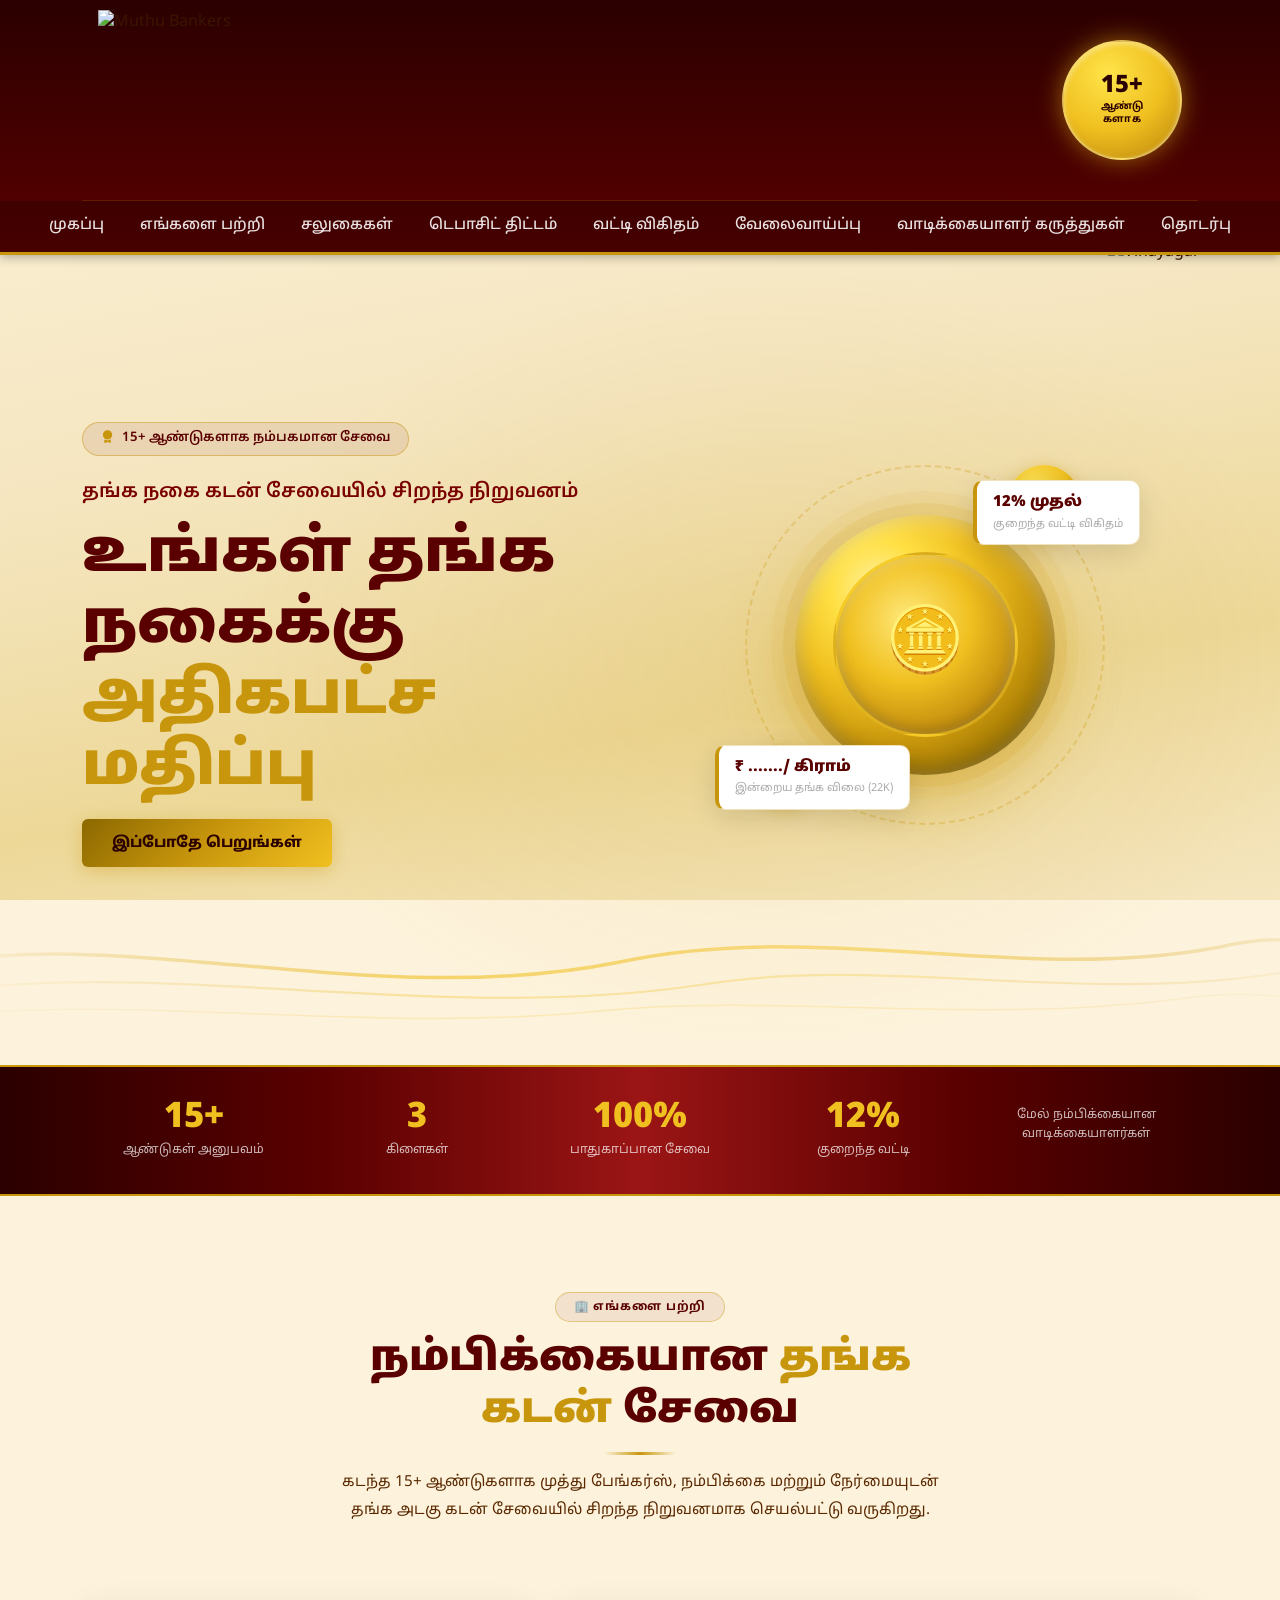
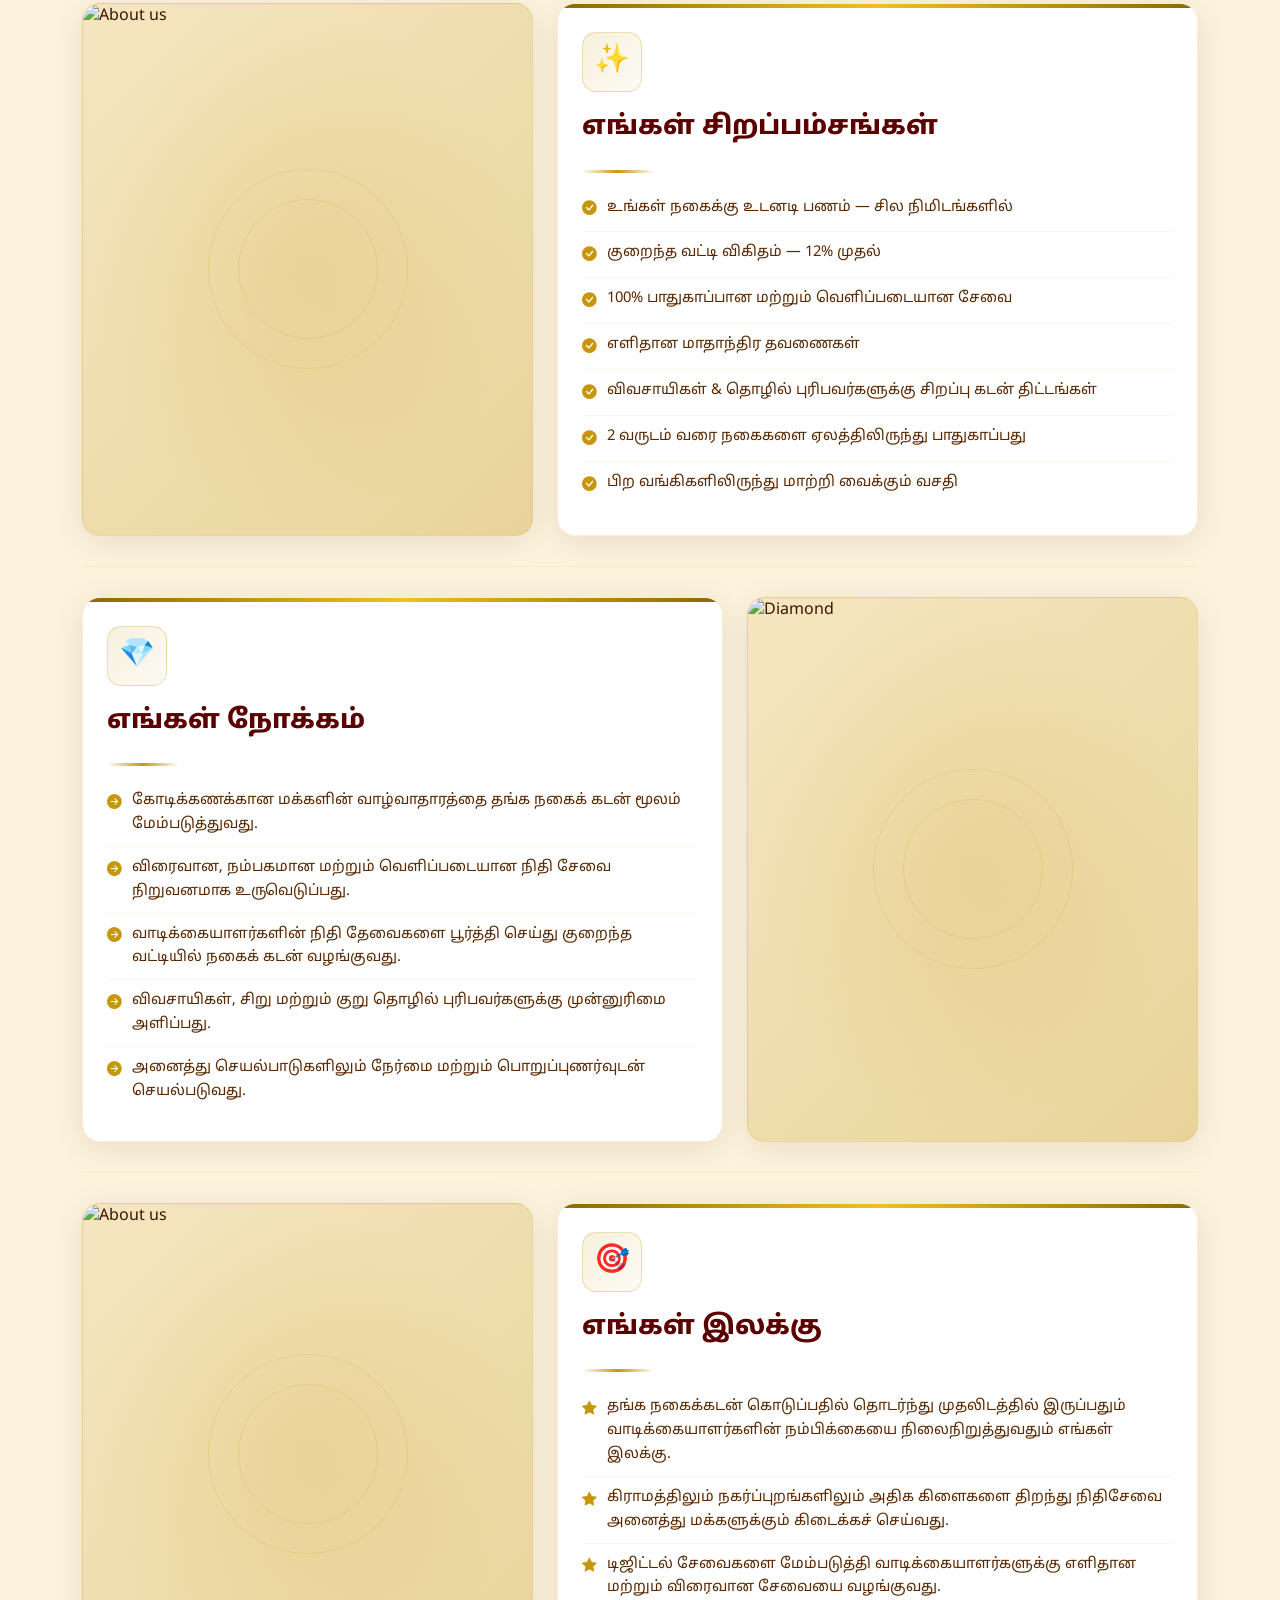
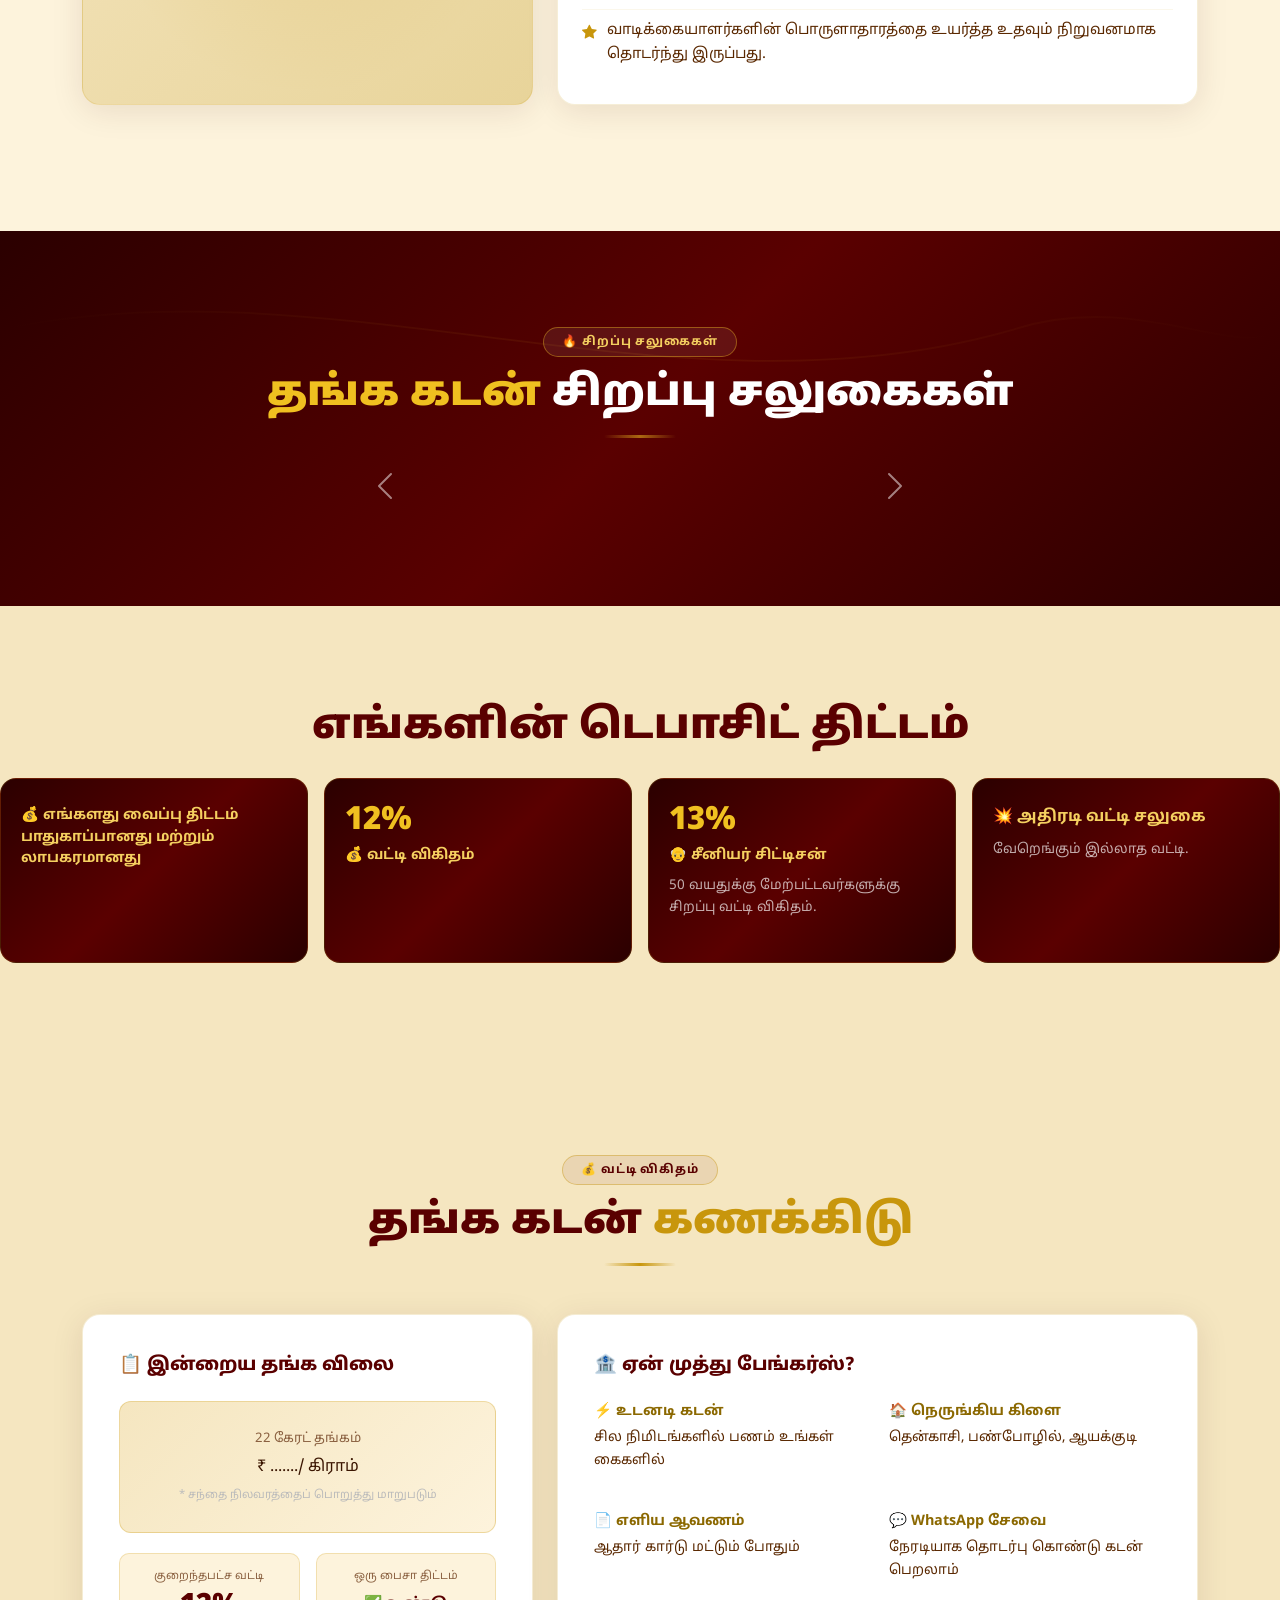
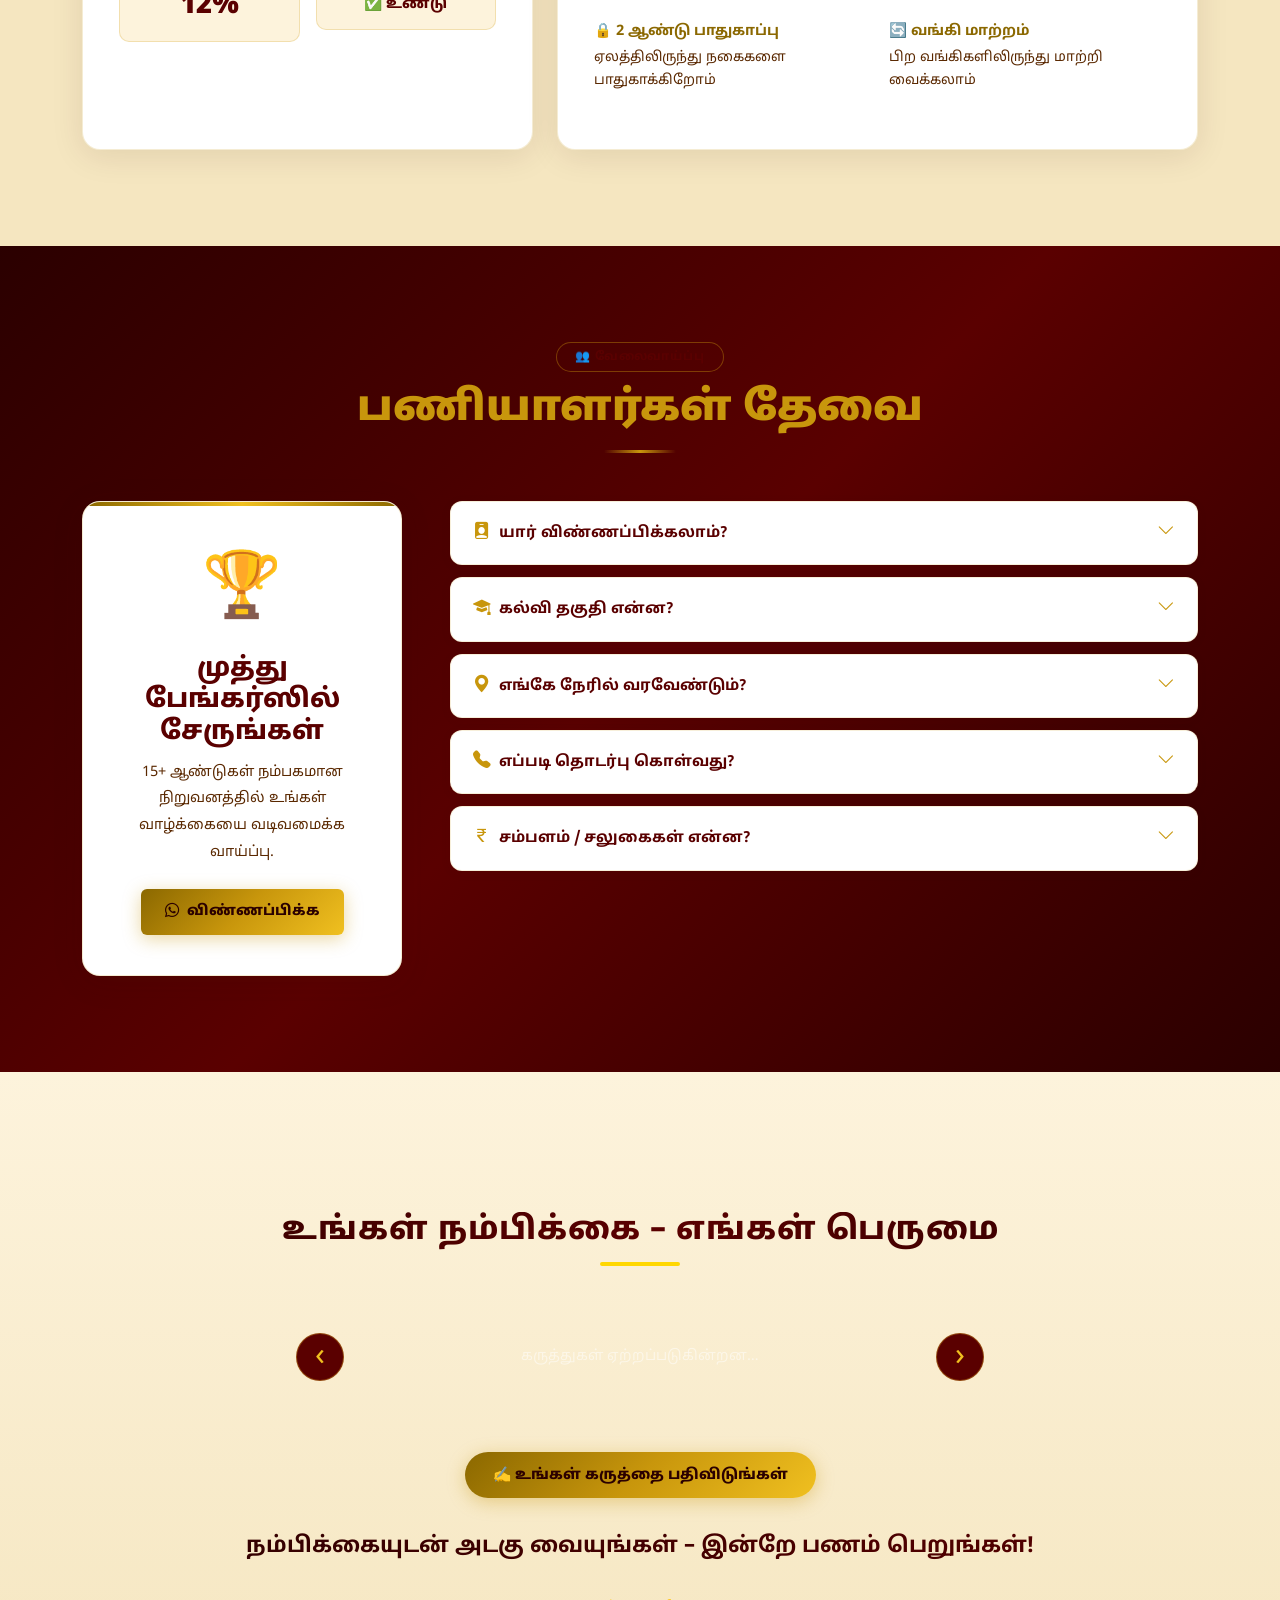
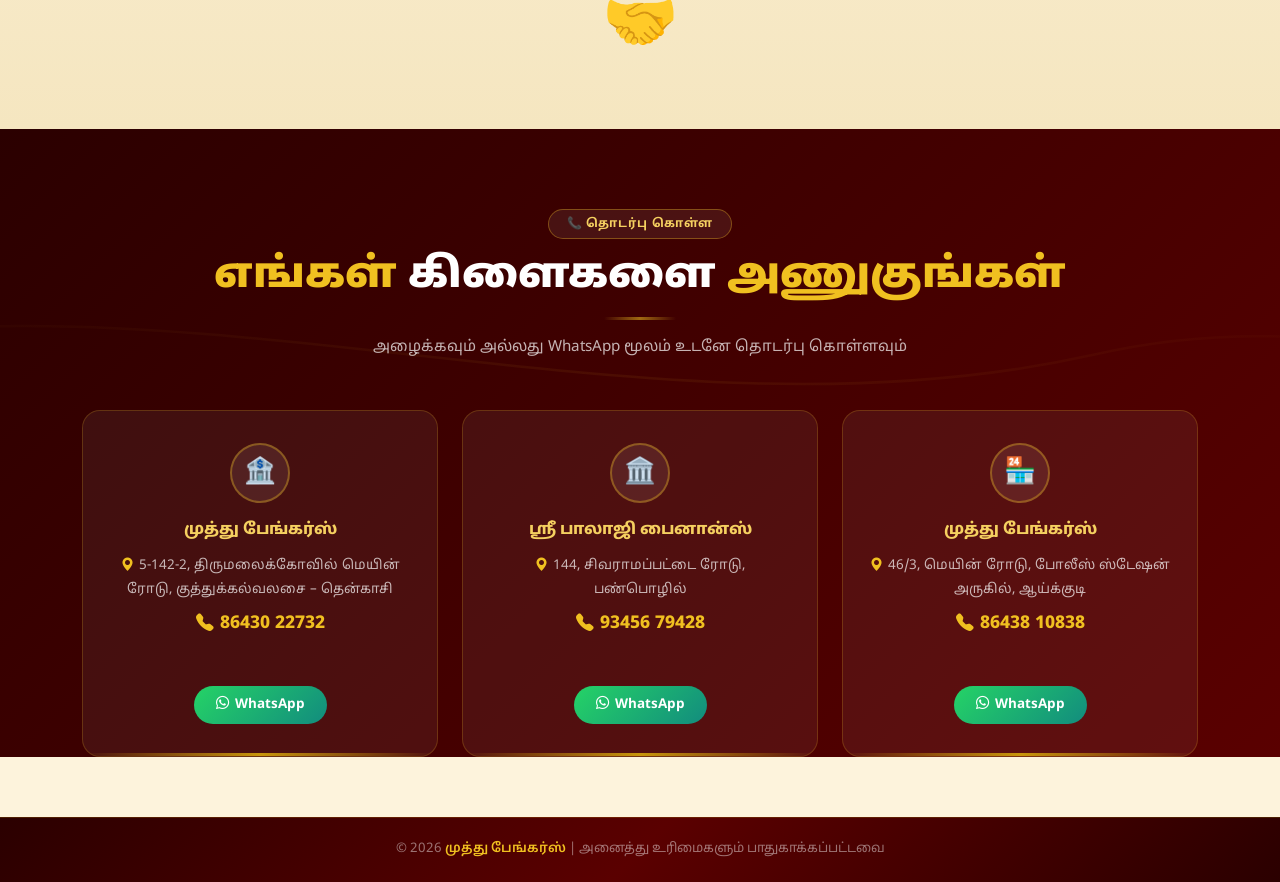
==== commit 42509f2f: "Add files via upload" ====
--- a/index.html
+++ b/index.html
@@ -21,12 +21,12 @@
 
       <!-- LEFT: Logo -->
       <div class="nav-logo">
-        <img src="logo2_transparent.png" alt="Muthu Bankers">
+        <img src="images/logo2_transparent.png" alt="Muthu Bankers">
       </div>
 
       <!-- CENTER: Brand title image -->
       <div class="nav-brand-slot">
-        <img src="logo finalized@2x.png" alt="Muthu Bankers">
+        <img src="images/logo finalized@2x.png" alt="Muthu Bankers">
       </div>
 
       <!-- RIGHT: Badge + Hamburger -->
@@ -70,7 +70,7 @@
 
 <!-- Vinayagar — outside navbar, desktop only (hidden via CSS on mobile) -->
 <div class="vinayagar-hanging">
-  <img src="vinayagar.png" alt="Vinayagar">
+  <img src="images/vinayagar.png" alt="Vinayagar">
 </div>
 
 <!-- ════════ HERO ════════ -->
@@ -152,7 +152,7 @@
           <div class="about-visual">
             <div class="av-ring r1"></div>
             <div class="av-ring r2"></div>
-            <img src="cashforgold.png" class="av-img" alt="About us">
+            <img src="images/cashforgold.png" class="av-img" alt="About us">
           </div>
         </div>
         <div class="col-lg-7">
@@ -195,7 +195,7 @@
           <div class="about-visual">
             <div class="av-ring r1"></div>
             <div class="av-ring r2"></div>
-            <img src="consultation.png" class="av-img" alt="Diamond">
+            <img src="images/consultation.png" class="av-img" alt="Diamond">
           </div>
         </div>
       </div>
@@ -208,7 +208,7 @@
           <div class="about-visual">
             <div class="av-ring r1"></div>
             <div class="av-ring r2"></div>
-            <img src="steptosuccess.png" class="av-img" alt="About us">
+            <img src="images/steptosuccess.png" class="av-img" alt="About us">
           </div>
         </div>
         <div class="col-lg-7">
@@ -254,7 +254,7 @@
 <!--  ======== DEPOSIT ======== -->
  <section id="deposit">
   <div class="section-title text-center mb-4">
-  <h2>எங்களின் டெபாசிட் திட்டம்</h2>
+  <h2 class="sec-h2">எங்களின் டெபாசிட் திட்டம்</h2>
 
 </div>
     <div class="bento">
@@ -384,30 +384,56 @@
   </div>
 </section>
 
- <section id="review">
-      <h2 class="review-heading">உங்கள் நம்பிக்கை – எங்கள் பெருமை</h2>
-      <div class="review-container">
-        <div class="review-card">
-          <div class="stars" data-rating="5"></div>
-          <p>"மிகவும் நல்ல சேவை. வேகமாகவும் நம்பிக்கைக்குரியதாகவும் உள்ளது!"</p>
-          <h4>- ரவி</h4>
-        </div>
-        <div class="review-card">
-          <div class="stars" data-rating="4"></div>
-          <p>"சிறந்த நிதி சேவை. மிகவும் நட்பான அணுகுமுறை."</p>
-          <h4>- பிரியா</h4>
-        </div>
-        <div class="review-card">
-          <div class="stars" data-rating="5"></div>
-          <p>"15+ ஆண்டுகளாக அனுபவம் நிச்சயமாக தெரிகிறது!"</p>
-          <h4>- குமார்</h4>
-        </div>
-      </div>
-      <br>
-      <p class="one-line">நம்பிக்கையுடன் அடகு வையுங்கள் – இன்று பணம் பெறுங்கள்!</p>
-      <br>
-      <div class="handshake">🤝</div>
-    </section>
+<section id="review">
+  <h2 class="review-heading">உங்கள் நம்பிக்கை – எங்கள் பெருமை</h2>
+
+  <!-- Review Carousel -->
+  <div class="review-carousel-wrap">
+    <button class="rev-arrow rev-prev" id="revPrev" aria-label="Previous">&#8249;</button>
+    <div class="rev-track-outer">
+      <div class="rev-track" id="revTrack">
+        <!-- injected by JS -->
+        <div class="rev-loading">கருத்துகள் ஏற்றப்படுகின்றன…</div>
+      </div>
+    </div>
+    <button class="rev-arrow rev-next" id="revNext" aria-label="Next">&#8250;</button>
+  </div>
+  <!-- Dots -->
+  <div class="rev-dots" id="revDots"></div>
+
+  <!-- Add Review Button -->
+  <div class="text-center mt-4">
+    <button class="btn-add-review" onclick="openReviewModal()">✍️ உங்கள் கருத்தை பதிவிடுங்கள்</button>
+  </div>
+
+  <p class="one-line" style="margin-top:32px">நம்பிக்கையுடன் அடகு வையுங்கள் – இன்றே பணம் பெறுங்கள்!</p>
+  <div class="handshake">🤝</div>
+</section>
+
+<!-- ══ ADD REVIEW MODAL ══ -->
+<div class="rev-modal-overlay" id="revModalOverlay" onclick="closeReviewModal(event)">
+  <div class="rev-modal">
+    <button class="rev-modal-close" onclick="closeReviewModal()">✕</button>
+    <h3 class="rev-modal-title">உங்கள் கருத்தை பதிவிடுங்கள்</h3>
+    <div class="rev-modal-body">
+      <label>பெயர் *</label>
+      <input type="text" id="revName" placeholder="உங்கள் பெயர்" maxlength="60">
+
+      <label>மதிப்பீடு *</label>
+      <div class="rev-star-input" id="revStarInput">
+        <span data-v="1">★</span><span data-v="2">★</span><span data-v="3">★</span>
+        <span data-v="4">★</span><span data-v="5">★</span>
+      </div>
+      <input type="hidden" id="revStarVal" value="0">
+
+      <label>கருத்து *</label>
+      <textarea id="revText" rows="4" placeholder="உங்கள் அனுபவத்தை பகிருங்கள்…" maxlength="300"></textarea>
+
+      <button class="rev-submit-btn" id="revSubmitBtn" onclick="submitReview()">சமர்ப்பிக்கவும்</button>
+      <p class="rev-msg" id="revMsg"></p>
+    </div>
+  </div>
+</div>
 
 <!-- ════════ CONTACT + FOOTER ════════ -->
 <section id="contact">
@@ -423,7 +449,7 @@
         <div class="branch-card">
           <div class="branch-ico">🏦</div>
           <h5>முத்து பேங்கர்ஸ்</h5>
-          <p class="branch-detail"><i class="bi bi-geo-alt-fill"></i>5-142-2, திருமலைக்கோவில் மேயின் ரோடு, குத்துக்கல்வலை – தென்காசி</p>
+          <p class="branch-detail"><i class="bi bi-geo-alt-fill"></i>5-142-2, திருமலைக்கோவில் மெயின் ரோடு, குத்துக்கல்வலசை – தென்காசி</p>
           <a class="branch-phone" href="tel:+918643022732"><i class="bi bi-telephone-fill" style="margin-right:6px"></i>86430 22732</a>
           <br>
           <a href="https://wa.me/918643022732" class="btn-wa" target="_blank"><i class="bi bi-whatsapp"></i>WhatsApp</a>
@@ -432,8 +458,8 @@
       <div class="col-lg-4 col-md-6">
         <div class="branch-card">
           <div class="branch-ico">🏛️</div>
-          <h5>ஸ்ரீ பாலாஜி கைபனான்ஸ்</h5>
-          <p class="branch-detail"><i class="bi bi-geo-alt-fill"></i>144, சிவராமப்பட்டை ரோடு, பண்போழில்</p>
+          <h5>ஸ்ரீ பாலாஜி பைனான்ஸ்</h5>
+          <p class="branch-detail"><i class="bi bi-geo-alt-fill"></i>144, சிவராமப்பட்டை ரோடு, பண்பொழில்</p>
           <a class="branch-phone" href="tel:+919345679428"><i class="bi bi-telephone-fill" style="margin-right:6px"></i>93456 79428</a>
           <br>
           <a href="https://wa.me/919345679428" class="btn-wa" target="_blank"><i class="bi bi-whatsapp"></i>WhatsApp</a>
@@ -443,7 +469,7 @@
         <div class="branch-card">
           <div class="branch-ico">🏪</div>
           <h5>முத்து பேங்கர்ஸ்</h5>
-          <p class="branch-detail"><i class="bi bi-geo-alt-fill"></i>46/3, மேயின் ரோடு, போலீஸ் ஸ்டேஷன் அருகில், ஆயக்குடி</p>
+          <p class="branch-detail"><i class="bi bi-geo-alt-fill"></i>46/3, மெயின் ரோடு, போலீஸ் ஸ்டேஷன் அருகில், ஆய்க்குடி</p>
           <a class="branch-phone" href="tel:+918643810838"><i class="bi bi-telephone-fill" style="margin-right:6px"></i>86438 10838</a>
           <br>
           <a href="https://wa.me/918643810838" class="btn-wa" target="_blank"><i class="bi bi-whatsapp"></i>WhatsApp</a>
--- a/style.css
+++ b/style.css
@@ -860,4 +860,169 @@
   #carouselExample{max-width:100%;}
   #bannerCarousel .carousel-item img,
   #carouselExample .carousel-item img{max-height:180px;}
+}
+/* ═══════════════════════════════════════════════════
+   REVIEW CAROUSEL
+═══════════════════════════════════════════════════ */
+#review{
+  background:linear-gradient(180deg,var(--parch) 0%, var(--parch-m) 100%);
+  padding:80px 0 60px;
+  text-align:center;
+}
+.review-carousel-wrap{
+  display:flex;
+  align-items:center;
+  justify-content:center;
+  gap:16px;
+  padding:0 16px;
+  max-width:800px;
+  margin:0 auto;
+}
+.rev-track-outer{
+  overflow:hidden;
+  width:100%;
+  max-width:560px;
+}
+.rev-track{
+  display:flex;
+  transition:transform .45s cubic-bezier(.4,0,.2,1);
+  will-change:transform;
+}
+/* Single review card in carousel */
+.rev-slide{
+  flex:0 0 100%;
+  min-width:0;
+  padding:0 4px;
+}
+.rev-card{
+ background:var(--maroon);
+  border:1px solid rgba(200,150,12,.2);
+
+  border-radius:20px;
+  padding:36px 32px;
+  position:relative;
+  overflow:hidden;
+}
+.rev-card::before{
+  content:'"';
+  position:absolute;top:-10px;left:16px;
+  font-size:5rem;font-weight:900;
+  color:rgba(240,192,32,.12);
+  line-height:1;pointer-events:none;
+}
+.rev-stars{
+  display:flex;justify-content:center;gap:4px;
+  margin-bottom:16px;
+}
+.rev-stars span{font-size:1.5rem;color:rgba(200,150,12,.3);}
+.rev-stars span.lit{color:var(--gold-b);}
+.rev-text{
+  color:rgba(255,255,255,.88);
+  font-size:1rem;line-height:1.75;
+  font-style:italic;margin-bottom:20px;
+}
+.rev-name{
+  color:var(--gold-l);font-weight:800;font-size:.9rem;
+  letter-spacing:.04em;
+}
+/* Arrow buttons */
+.rev-arrow{
+  flex-shrink:0;
+  width:48px;height:48px;border-radius:50%;
+  background:var(--maroon);
+  border:1.5px solid rgba(240,192,32,.35);
+  color:var(--gold-b);font-size:2rem;line-height:1;
+  display:flex;align-items:center;justify-content:center;
+  cursor:pointer;transition:background .2s,transform .2s;
+  padding:0;
+}
+.rev-arrow:hover{background:rgba(200,150,12,.25);transform:scale(1.1);}
+.rev-arrow:disabled{opacity:.3;cursor:default;transform:none;}
+/* Dots */
+.rev-dots{
+  display:flex;justify-content:center;gap:8px;margin-top:20px;
+}
+.rev-dot{
+  width:8px;height:8px;border-radius:50%;
+  background:rgba(255,255,255,.25);
+  cursor:pointer;transition:background .2s,transform .2s;border:none;
+}
+.rev-dot.active{background:var(--gold-b);transform:scale(1.3);}
+/* Loading state */
+.rev-loading{
+  color:rgba(255,255,255,.5);font-size:.9rem;
+  padding:40px;width:100%;text-align:center;
+}
+/* Add Review Button */
+.btn-add-review{
+  background:linear-gradient(135deg,var(--gold-d),var(--gold),var(--gold-b));
+  color:var(--maroon-d);font-weight:800;font-size:.92rem;
+  padding:12px 28px;border-radius:50px;border:none;
+  box-shadow:0 4px 18px rgba(200,150,12,.38);
+  cursor:pointer;transition:transform .2s,box-shadow .2s;
+}
+.btn-add-review:hover{transform:translateY(-3px);box-shadow:0 8px 28px rgba(200,150,12,.5);}
+
+/* ═══════════════════════════════════════════════════
+   REVIEW MODAL
+═══════════════════════════════════════════════════ */
+.rev-modal-overlay{
+  position:fixed;inset:0;z-index:9999;
+  background:rgba(0,0,0,.65);
+  display:none;align-items:center;justify-content:center;
+  padding:16px;
+}
+.rev-modal-overlay.open{display:flex;}
+.rev-modal{
+  background:#fff;
+  border-radius:20px;
+  padding:36px 32px;
+  width:100%;max-width:460px;
+  position:relative;
+  box-shadow:0 20px 60px rgba(0,0,0,.3);
+  border-top:5px solid var(--gold);
+  animation:modalIn .3s ease;
+}
+@keyframes modalIn{from{transform:translateY(24px);opacity:0;}to{transform:translateY(0);opacity:1;}}
+.rev-modal-close{
+  position:absolute;top:14px;right:16px;
+  background:none;border:none;font-size:1.3rem;
+  color:var(--txt-m);cursor:pointer;line-height:1;
+}
+.rev-modal-title{
+  color:var(--maroon);font-weight:900;font-size:1.2rem;margin-bottom:24px;
+}
+.rev-modal-body label{
+  display:block;font-size:.82rem;font-weight:700;
+  color:var(--txt-b);margin-bottom:6px;margin-top:14px;
+}
+.rev-modal-body input[type=text],
+.rev-modal-body textarea{
+  width:100%;border:1.5px solid rgba(200,150,12,.3);
+  border-radius:8px;padding:10px 14px;
+  font-family:'Noto Sans Tamil',sans-serif;
+  font-size:.92rem;color:var(--txt);
+  outline:none;transition:border-color .2s;resize:none;
+}
+.rev-modal-body input[type=text]:focus,
+.rev-modal-body textarea:focus{border-color:var(--gold);}
+/* Star input */
+.rev-star-input{display:flex;gap:6px;margin-bottom:4px;}
+.rev-star-input span{
+  font-size:2rem;color:#ddd;cursor:pointer;
+  transition:color .15s,transform .15s;
+}
+.rev-star-input span.sel{color:var(--gold-b);}
+.rev-star-input span:hover{transform:scale(1.15);}
+.rev-submit-btn{
+  margin-top:22px;width:100%;
+  background:linear-gradient(135deg,var(--gold-d),var(--gold),var(--gold-b));
+  color:var(--maroon-d);font-weight:800;font-size:.95rem;
+  padding:13px;border-radius:8px;border:none;
+  cursor:pointer;transition:opacity .2s;
+}
+.rev-submit-btn:disabled{opacity:.5;cursor:not-allowed;}
+.rev-msg{
+  font-size:.85rem;margin-top:10px;min-height:20px;
+  color:var(--maroon);font-weight:600;
 }
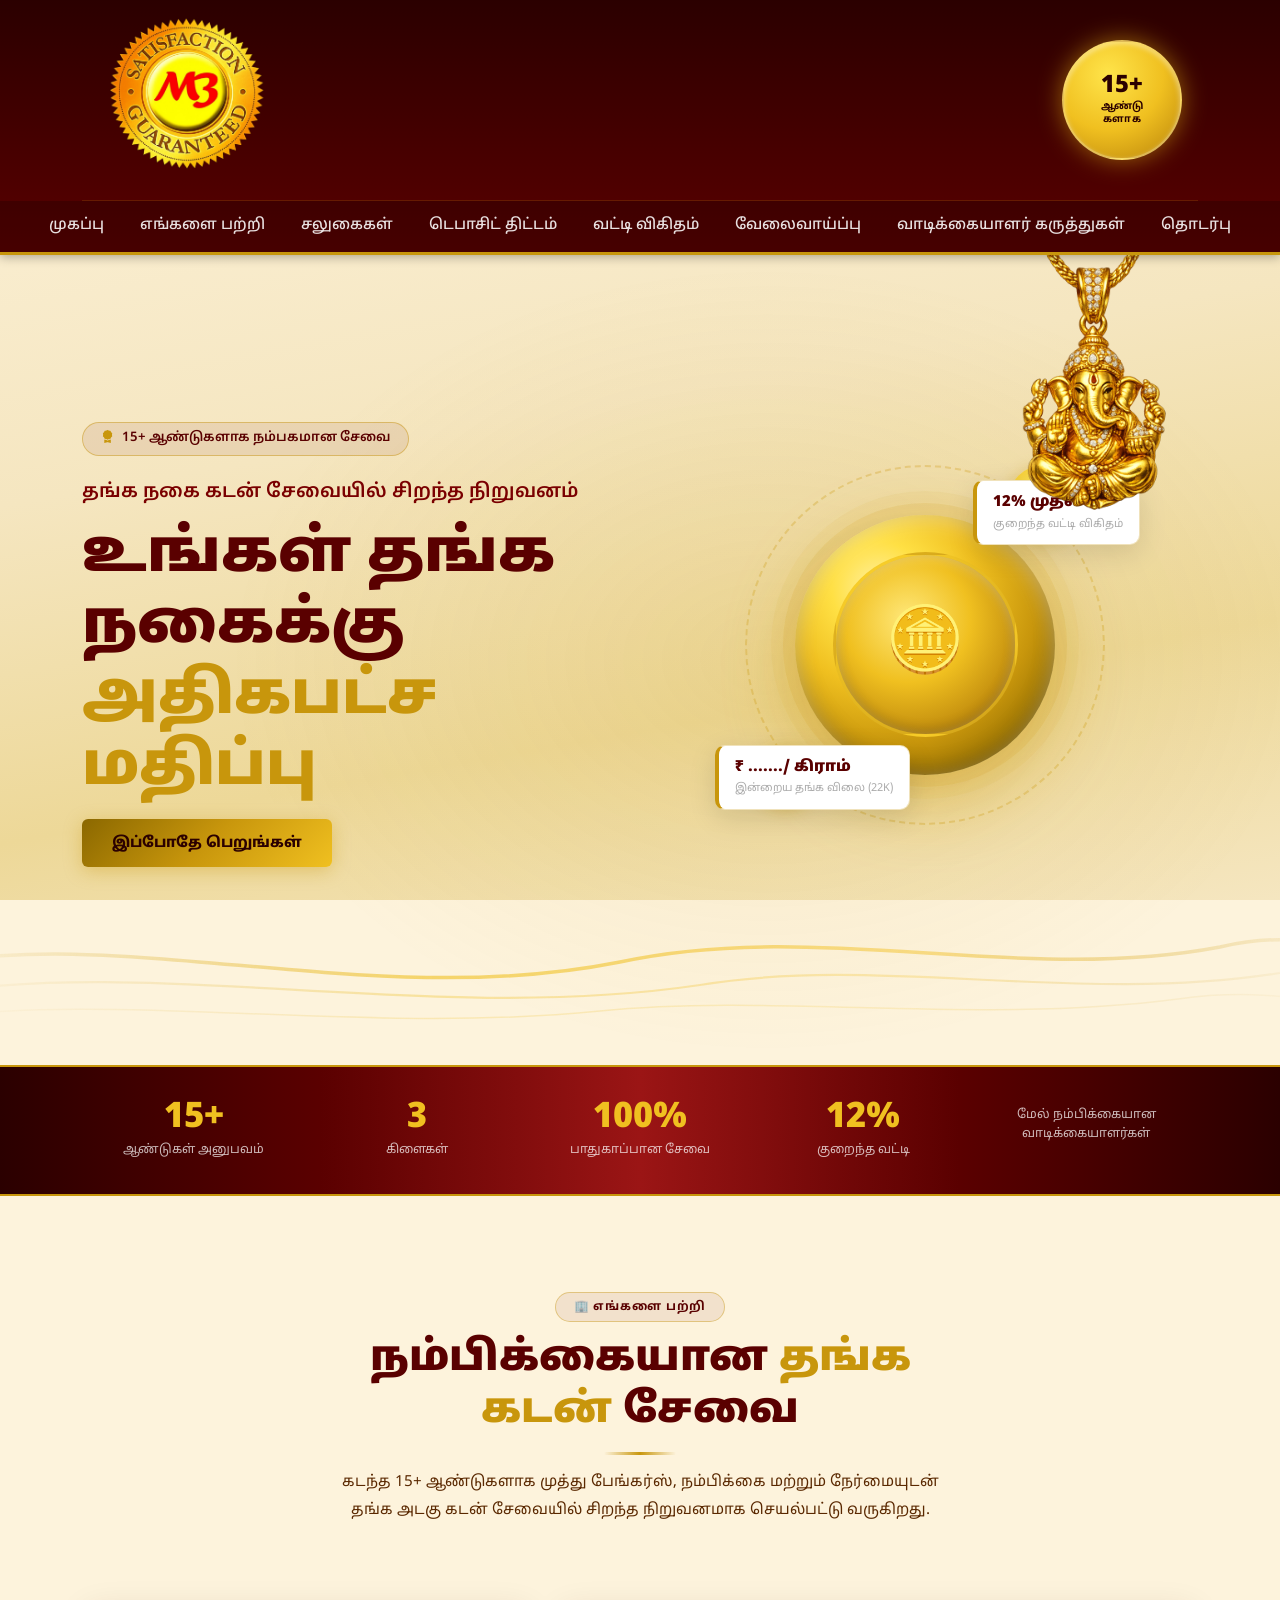
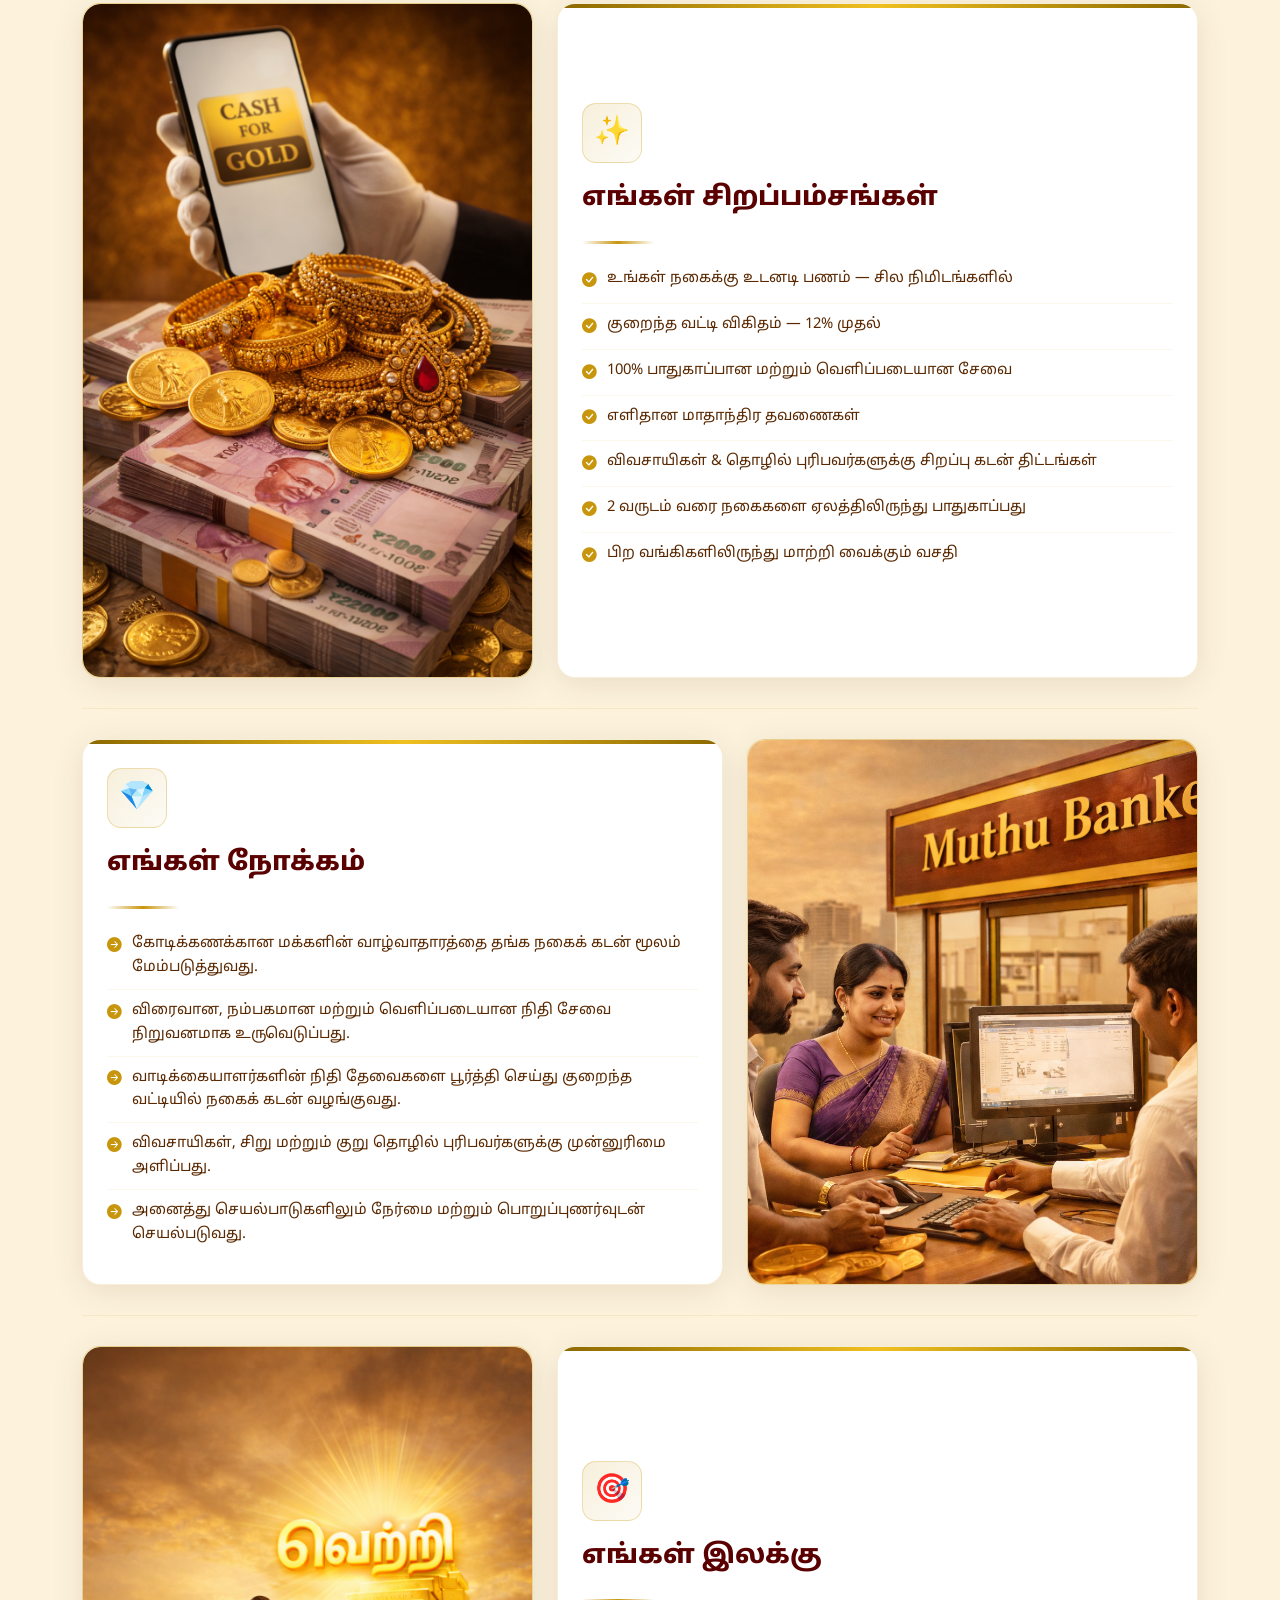
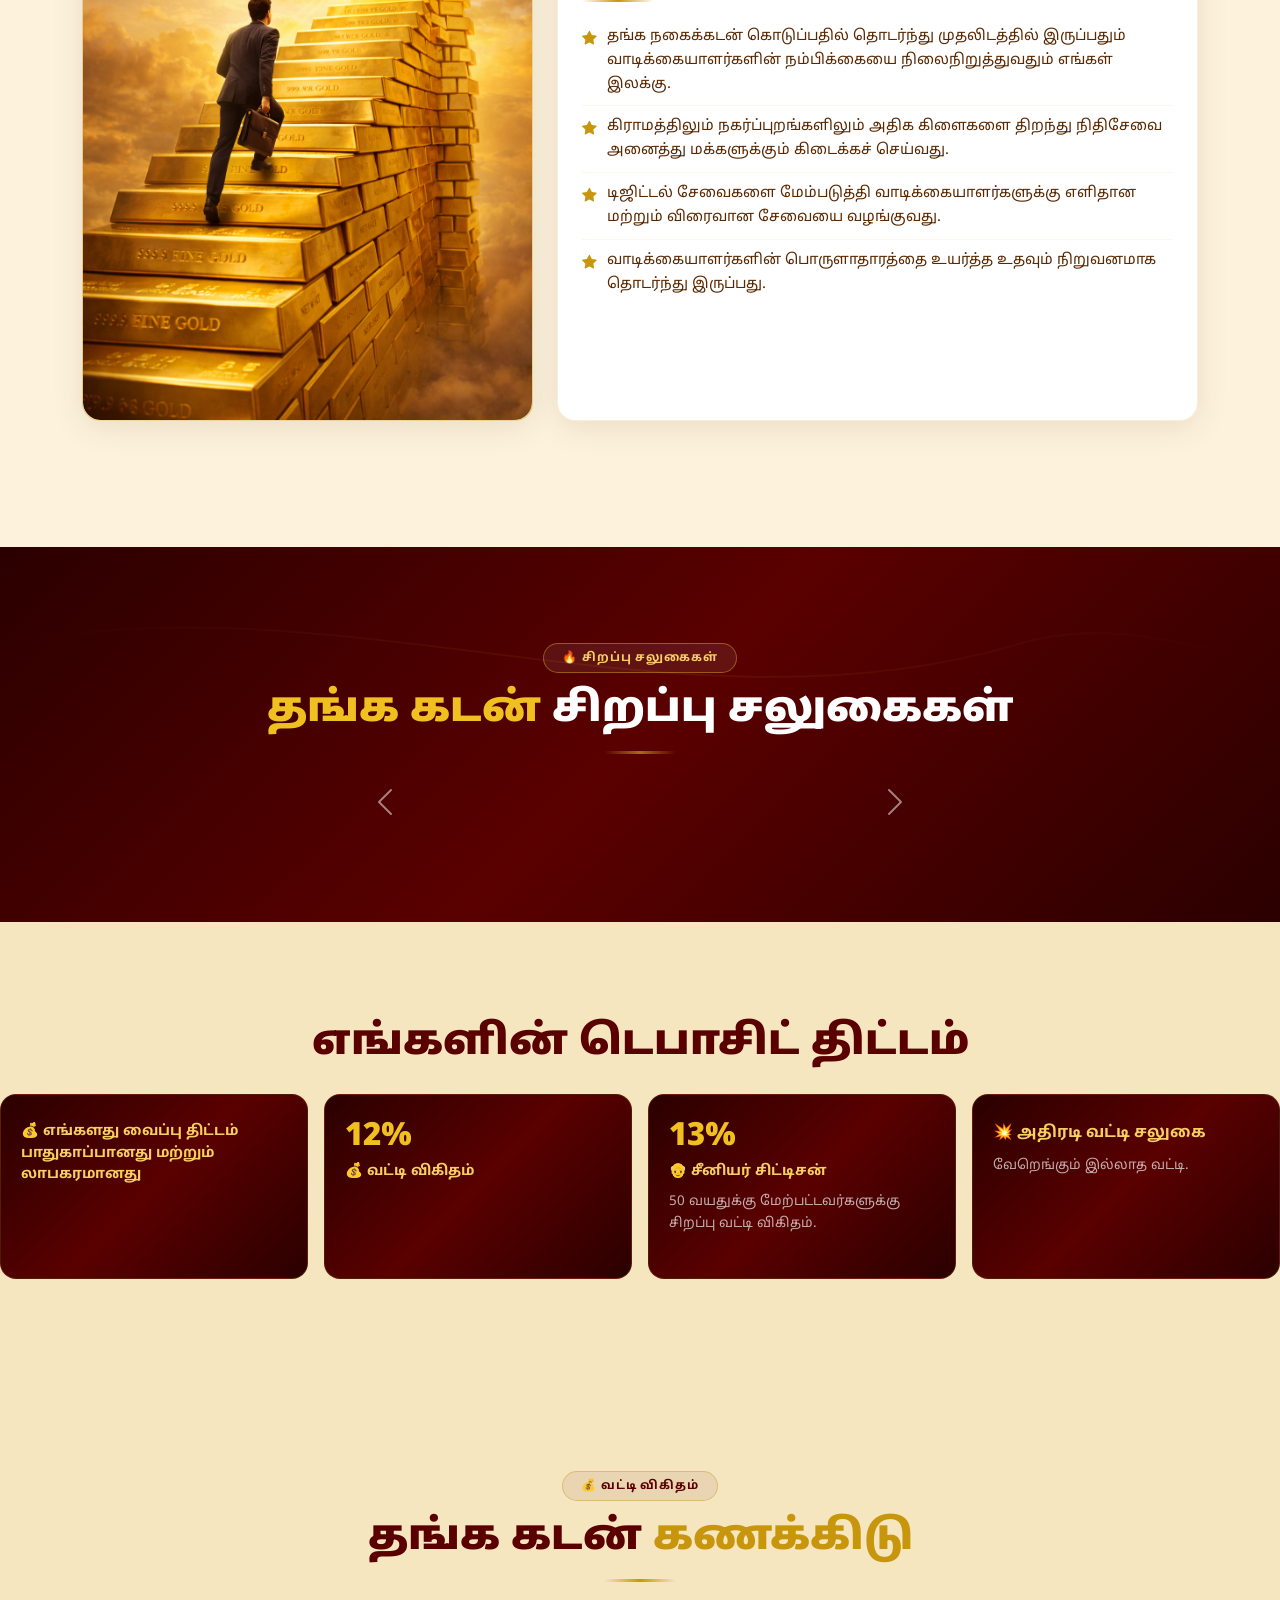
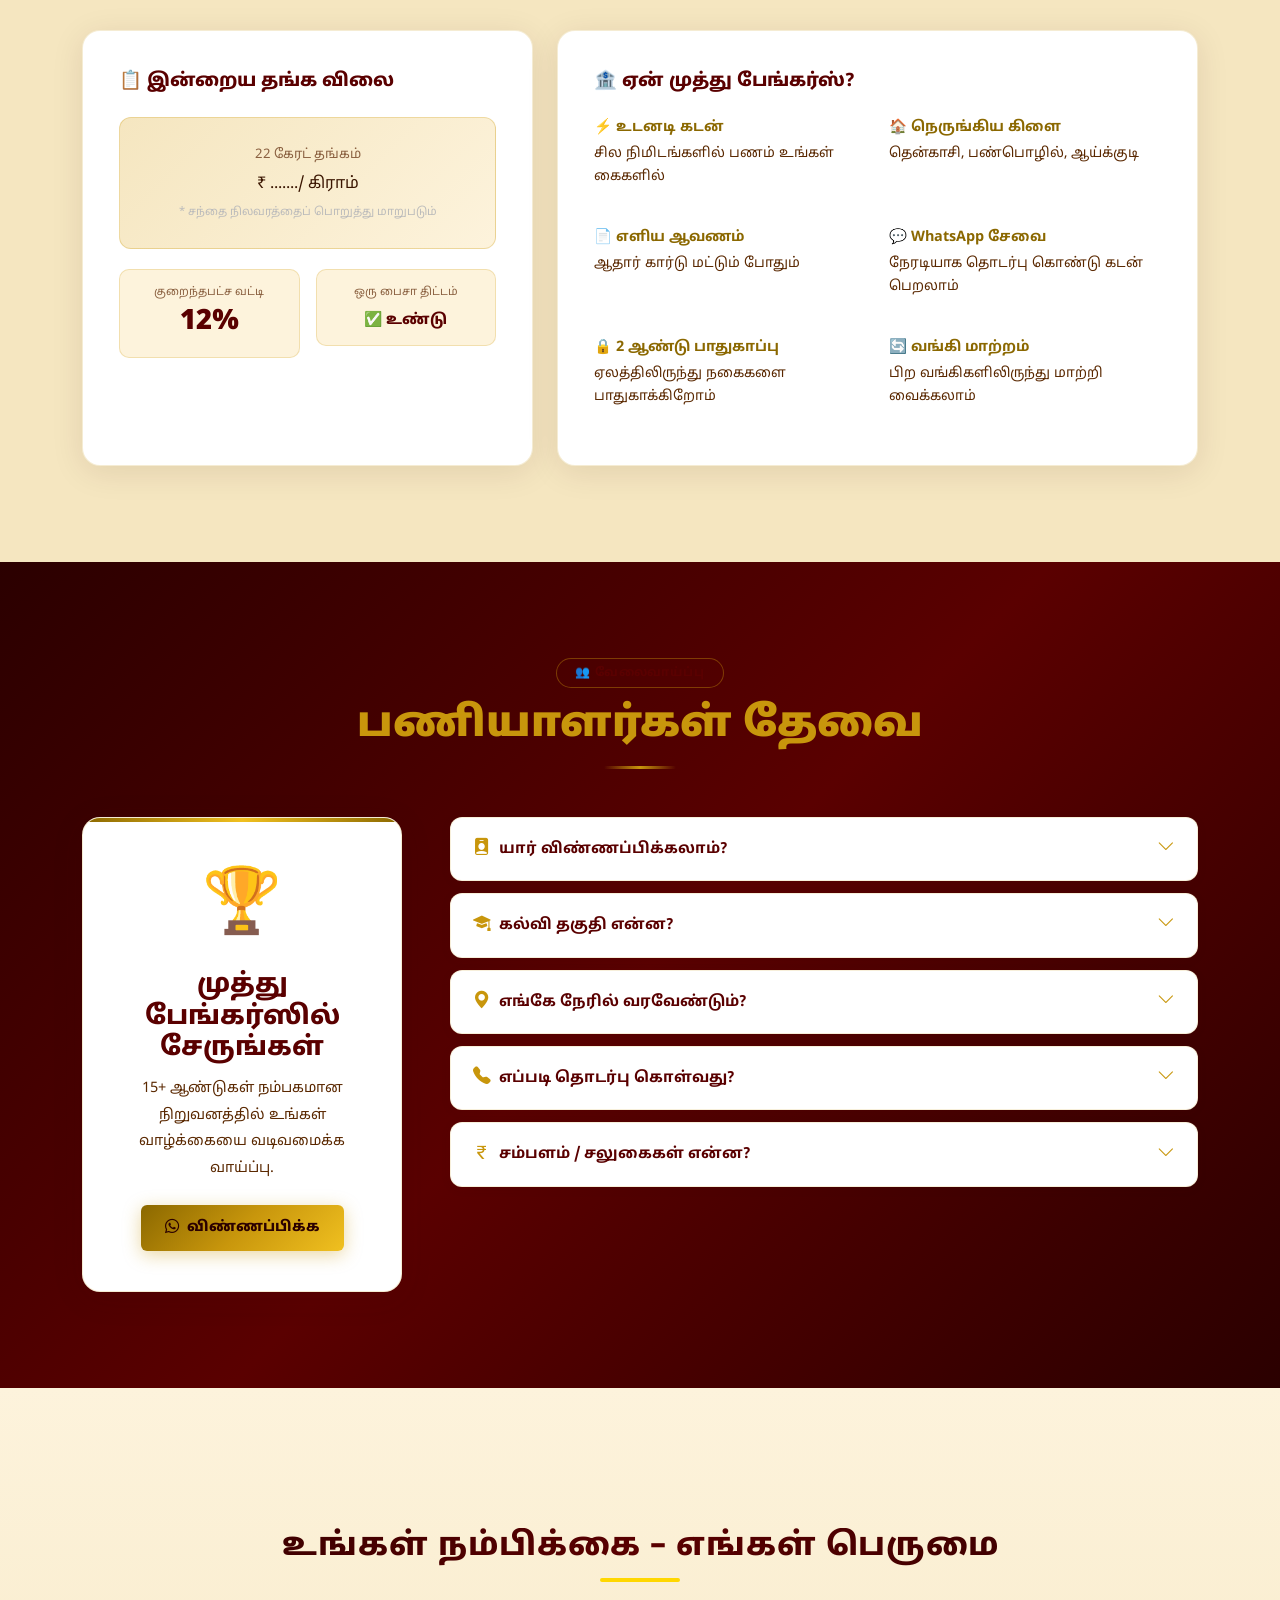
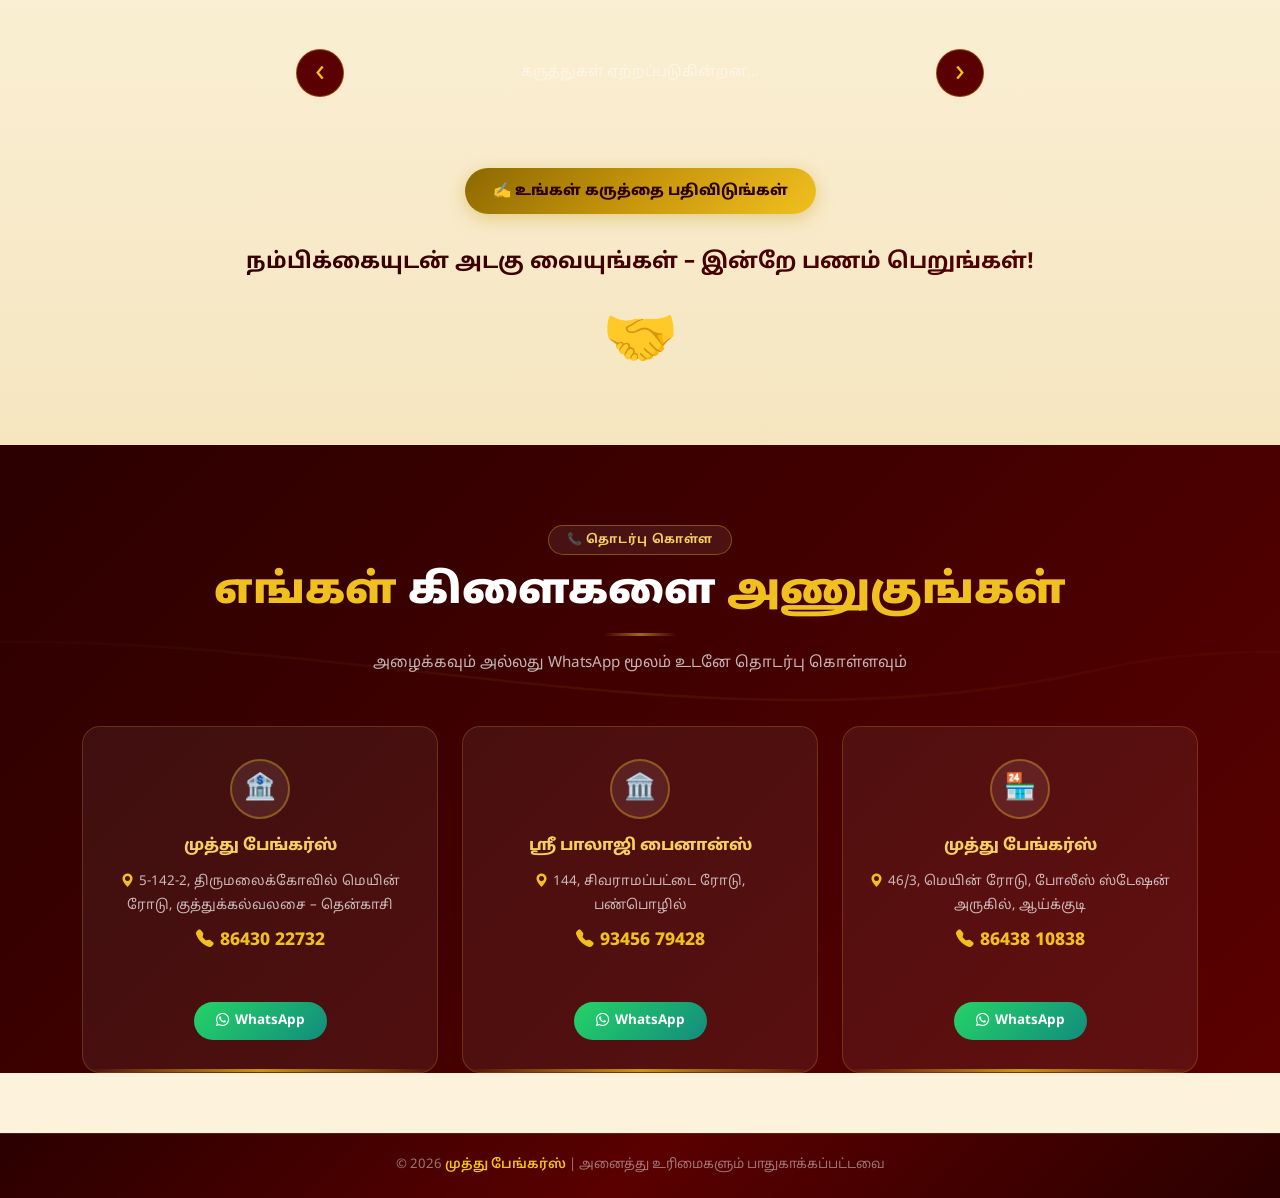
==== commit c3421938: "Update spelling mistakes" ====
--- a/index.html
+++ b/index.html
@@ -312,7 +312,7 @@
           <h4>🏦 ஏன் முத்து பேங்கர்ஸ்?</h4>
           <div class="why-wrap">
             <div class="wi"><div class="wt">⚡ உடனடி கடன்</div><p>சில நிமிடங்களில் பணம் உங்கள் கைகளில்</p></div>
-            <div class="wi"><div class="wt">🏠 நெருங்கிய கிளை</div><p>தென்காசி, பண்போழில், ஆயக்குடி</p></div>
+            <div class="wi"><div class="wt">🏠 நெருங்கிய கிளை</div><p>தென்காசி, பண்பொழில், ஆய்க்குடி</p></div>
             <div class="wi"><div class="wt">📄 எளிய ஆவணம்</div><p>ஆதார் கார்டு மட்டும் போதும்</p></div>
             <div class="wi"><div class="wt">💬 WhatsApp சேவை</div><p>நேரடியாக தொடர்பு கொண்டு கடன் பெறலாம்</p></div>
             <div class="wi"><div class="wt">🔒 2 ஆண்டு பாதுகாப்பு</div><p>ஏலத்திலிருந்து நகைகளை பாதுகாக்கிறோம்</p></div>
@@ -363,7 +363,7 @@
             <span><i class="bi bi-geo-alt-fill me-2" style="color:var(--gold)"></i>எங்கே நேரில் வரவேண்டும்?</span>
             <i class="bi bi-chevron-down faq-arrow"></i>
           </div>
-          <div class="faq-a">ஆர்வமுள்ளவர்கள் தென்காசி, பண்போழில் அல்லது ஆயக்குடி கிளையில் நேரில் வந்து தொடர்பு கொள்ளலாம்.</div>
+          <div class="faq-a">ஆர்வமுள்ளவர்கள் தென்காசி, பண்பொழில் அல்லது ஆய்க்குடி கிளையில் நேரில் வந்து தொடர்பு கொள்ளலாம்.</div>
         </div>
         <div class="faq-item">
           <div class="faq-q" onclick="toggleFaq(this)">
@@ -494,4 +494,4 @@
 <script src="https://cdn.jsdelivr.net/npm/@supabase/supabase-js@2"></script>
 <script src="script.js"></script>
 </body>
-</html>+</html>
